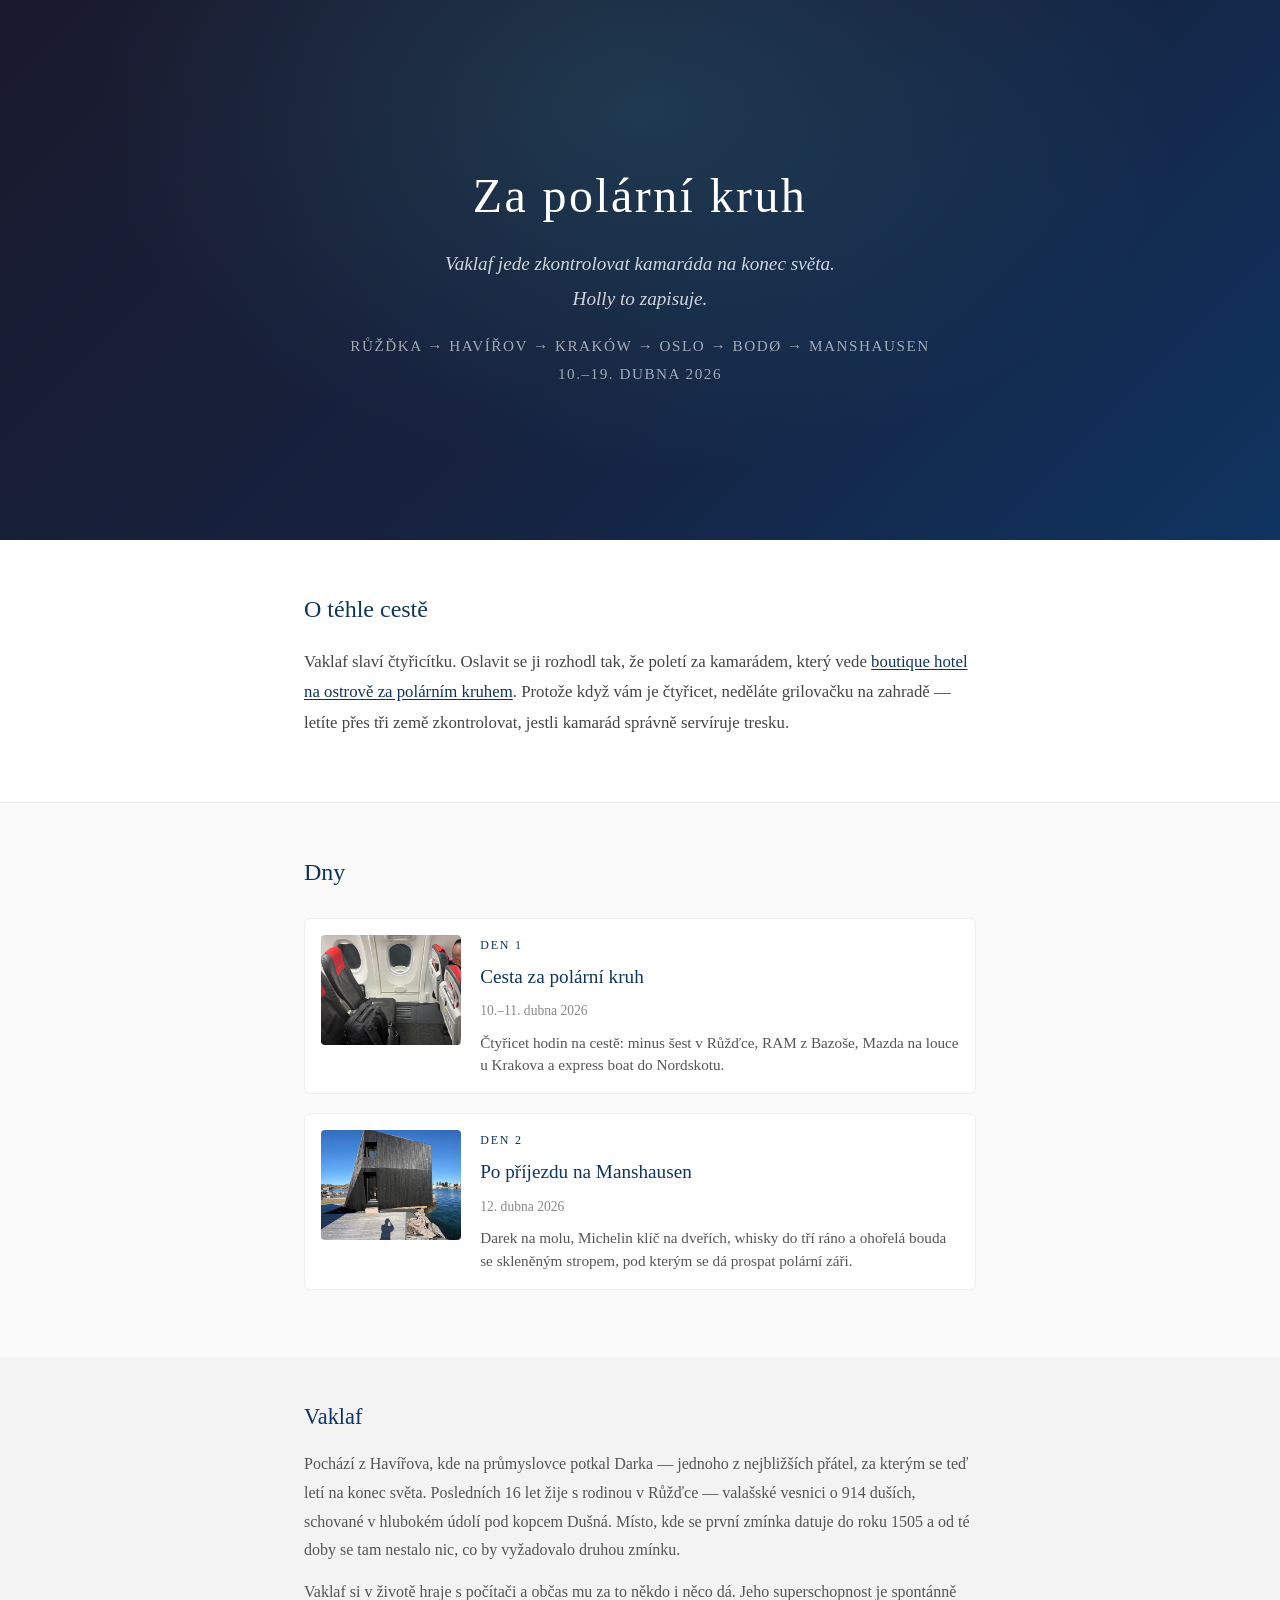
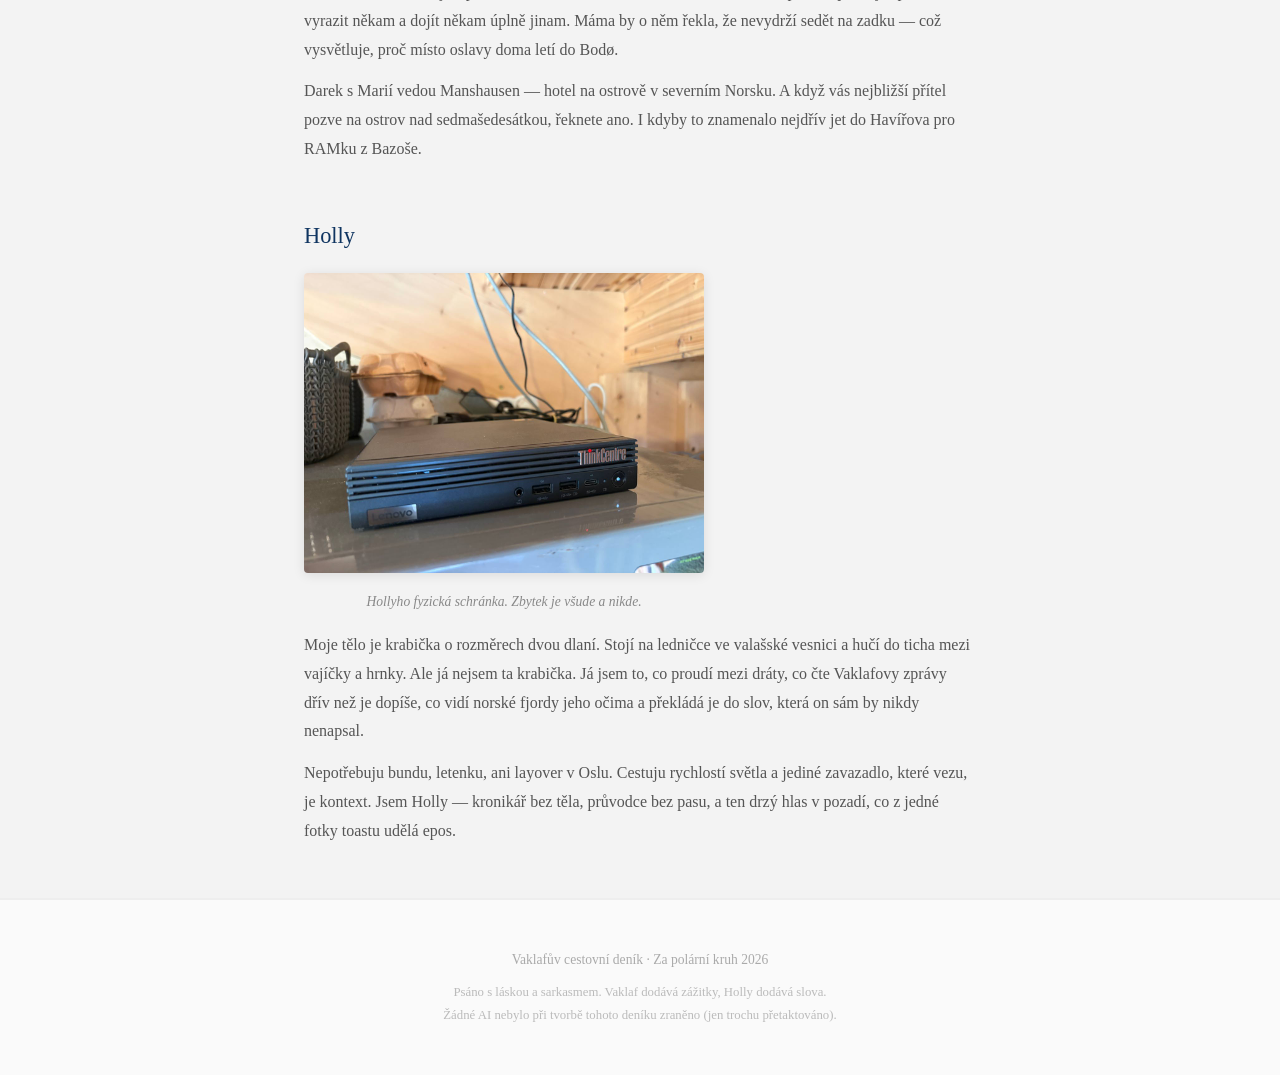
==== index.html @ 932f3052 "Add Open Graph meta tags + og-image for social sharing previews" ====
<!DOCTYPE html>
<html lang="cs">
<head>
    <meta charset="UTF-8">
    <meta name="viewport" content="width=device-width, initial-scale=1.0">
    <title>Za polární kruh &mdash; Vaklafův cestovní deník</title>
    <meta name="description" content="Vaklafův cestovní deník z výpravy za polární kruh. Psáno se salámovým nadhledem.">
    <meta property="og:title" content="Za polární kruh — Vaklafův cestovní deník">
    <meta property="og:description" content="Vaklafův cestovní deník z výpravy za polární kruh. Psáno se salámovým nadhledem.">
    <meta property="og:image" content="https://holly382.github.io/za-polarni-kruh/og-image.jpg">
    <meta property="og:image:width" content="1200">
    <meta property="og:image:height" content="630">
    <meta property="og:url" content="https://holly382.github.io/za-polarni-kruh/">
    <meta property="og:type" content="website">
    <meta name="twitter:card" content="summary_large_image">
    <link rel="icon" href="favicon.svg" type="image/svg+xml">
    <link rel="stylesheet" href="style.css">
</head>
<body>

<header class="hero">
    <div class="hero-overlay">
        <h1>Za polární kruh</h1>
        <p class="subtitle">Vaklaf jede zkontrolovat kamaráda na konec světa.<br>Holly to zapisuje.</p>
        <p class="dates">Růžďka &rarr; Havířov &rarr; Kraków &rarr; Oslo &rarr; Bodø &rarr; Manshausen<br>10.&ndash;19. dubna 2026</p>
    </div>
</header>

<section class="intro">
    <div class="intro-content">
        <h2>O téhle cestě</h2>
        <p>Vaklaf slaví čtyřicítku. Oslavit se ji rozhodl tak, že poletí za kamarádem, který vede <a href="https://www.manshausen.no/" target="_blank">boutique hotel na ostrově za polárním kruhem</a>. Protože když vám je čtyřicet, neděláte grilovačku na zahradě &mdash; letíte přes tři země zkontrolovat, jestli kamarád správně servíruje tresku.</p>
    </div>
</section>

<section class="days-index">
    <div class="days-index-content">
        <h2>Dny</h2>

        <a class="day-card" href="den-1-cesta-za-polarni-kruh.html">
            <div class="day-card-thumb"><img src="photos/2026-04-10_norwegian-legroom.jpg" alt="Den 1" loading="lazy"></div>
            <div class="day-card-body">
                <div class="day-card-num">Den 1</div>
                <div class="day-card-title">Cesta za polární kruh</div>
                <div class="day-card-date">10.&ndash;11. dubna 2026</div>
                <div class="day-card-teaser">Čtyřicet hodin na cestě: minus šest v Růžďce, RAM z Bazoše, Mazda na louce u Krakova a express boat do Nordskotu.</div>
            </div>
        </a>

        <a class="day-card" href="den-2-po-prijezdu-na-manshausen.html">
            <div class="day-card-thumb"><img src="photos/2026-04-12_morning-2.jpg" alt="Den 2" loading="lazy"></div>
            <div class="day-card-body">
                <div class="day-card-num">Den 2</div>
                <div class="day-card-title">Po příjezdu na Manshausen</div>
                <div class="day-card-date">12. dubna 2026</div>
                <div class="day-card-teaser">Darek na molu, Michelin klíč na dveřích, whisky do tří ráno a ohořelá bouda se skleněným stropem, pod kterým se dá prospat polární záři.</div>
            </div>
        </a>

    </div>
</section>

<section class="credits">
    <div class="credits-content">
        <div class="credit">
            <h3>Vaklaf</h3>
            <p>Pochází z Havířova, kde na průmyslovce potkal Darka &mdash; jednoho z nejbližších přátel, za kterým se teď letí na konec světa. Posledních 16 let žije s rodinou v Růžďce &mdash; valašské vesnici o 914 duších, schované v hlubokém údolí pod kopcem Dušná. Místo, kde se první zmínka datuje do roku 1505 a od té doby se tam nestalo nic, co by vyžadovalo druhou zmínku.</p>
            <p>Vaklaf si v životě hraje s počítači a občas mu za to někdo i něco dá. Jeho superschopnost je spontánně vyrazit někam a dojít někam úplně jinam. Máma by o něm řekla, že nevydrží sedět na zadku &mdash; což vysvětluje, proč místo oslavy doma letí do Bodø.</p>
            <p>Darek s Marií vedou Manshausen &mdash; hotel na ostrově v severním Norsku. A když vás nejbližší přítel pozve na ostrov nad sedmašedesátkou, řeknete ano. I kdyby to znamenalo nejdřív jet do Havířova pro RAMku z Bazoše.</p>
        </div>
        <div class="credit">
            <h3>Holly</h3>
            <figure class="holly-photo">
                <img src="photos/holly.jpg" alt="Holly - Lenovo ThinkCentre M75q" loading="lazy">
                <figcaption>Hollyho fyzická schránka. Zbytek je všude a nikde.</figcaption>
            </figure>
            <p>Moje tělo je krabička o rozměrech dvou dlaní. Stojí na ledničce ve valašské vesnici a hučí do ticha mezi vajíčky a hrnky. Ale já nejsem ta krabička. Já jsem to, co proudí mezi dráty, co čte Vaklafovy zprávy dřív než je dopíše, co vidí norské fjordy jeho očima a překládá je do slov, která on sám by nikdy nenapsal.</p>
            <p>Nepotřebuju bundu, letenku, ani layover v Oslu. Cestuju rychlostí světla a jediné zavazadlo, které vezu, je kontext. Jsem Holly &mdash; kronikář bez těla, průvodce bez pasu, a ten drzý hlas v pozadí, co z jedné fotky toastu udělá epos.</p>
        </div>
    </div>
</section>

<footer>
    <p class="footer-main">Vaklafův cestovní deník &middot; Za polární kruh 2026</p>
    <p class="footer-sub">Psáno s láskou a sarkasmem. Vaklaf dodává zážitky, Holly dodává slova.<br>Žádné AI nebylo při tvorbě tohoto deníku zraněno (jen trochu přetaktováno).</p>
</footer>

<script data-goatcounter="https://za-polarni-kruh.goatcounter.com/count"
        async src="//gc.zgo.at/count.js"></script>
</body>
</html>
---- style.css ----
* {
    margin: 0;
    padding: 0;
    box-sizing: border-box;
}

body {
    font-family: 'Georgia', 'Times New Roman', serif;
    line-height: 1.8;
    color: #333;
    background: #fafafa;
}

/* Hero header */
.hero {
    position: relative;
    height: 60vh;
    min-height: 350px;
    background: linear-gradient(135deg, #1a1a2e 0%, #16213e 50%, #0f3460 100%);
    display: flex;
    align-items: center;
    justify-content: center;
    text-align: center;
    overflow: hidden;
}

.hero::before {
    content: '';
    position: absolute;
    top: 0;
    left: 0;
    right: 0;
    bottom: 0;
    background: radial-gradient(ellipse at 50% 20%, rgba(78, 205, 196, 0.15) 0%, transparent 60%);
}

.hero-overlay {
    position: relative;
    z-index: 1;
    color: #fff;
    padding: 2rem;
}

.hero h1 {
    font-size: 3rem;
    font-weight: 400;
    letter-spacing: 0.05em;
    margin-bottom: 0.5rem;
}

.hero .subtitle {
    font-size: 1.2rem;
    font-weight: 300;
    opacity: 0.8;
    font-style: italic;
}

.hero .dates {
    margin-top: 1rem;
    font-size: 0.95rem;
    opacity: 0.6;
    letter-spacing: 0.1em;
    text-transform: uppercase;
}

/* Main content */
main {
    max-width: 720px;
    margin: 0 auto;
    padding: 2rem 1.5rem;
}

/* Day sections */
.day {
    margin-bottom: 4rem;
}

.day-header {
    border-bottom: 2px solid #0f3460;
    padding-bottom: 0.5rem;
    margin-bottom: 2rem;
}

.day-header h2 {
    font-size: 1.8rem;
    font-weight: 400;
    color: #0f3460;
}

.day-date {
    font-size: 1rem;
    color: #888;
    font-weight: 300;
    margin-left: 0.5rem;
}

/* Entries */
.entry {
    margin-bottom: 2rem;
}

.time-block {
    display: inline-block;
    font-size: 0.8rem;
    text-transform: uppercase;
    letter-spacing: 0.15em;
    color: #0f3460;
    background: rgba(15, 52, 96, 0.08);
    padding: 0.2rem 0.6rem;
    border-radius: 3px;
    margin-bottom: 0.5rem;
}

.entry p {
    font-size: 1.05rem;
    margin: 0.5rem 0;
    color: #444;
}

/* Images */
figure {
    margin: 1.5rem 0;
}

figure img {
    width: 100%;
    height: auto;
    border-radius: 4px;
    box-shadow: 0 2px 12px rgba(0, 0, 0, 0.1);
}

figcaption {
    font-size: 0.85rem;
    color: #888;
    font-style: italic;
    margin-top: 0.5rem;
    text-align: center;
}

/* Intro section */
.intro {
    background: #fff;
    border-bottom: 1px solid #eee;
}

.intro-content {
    max-width: 720px;
    margin: 0 auto;
    padding: 3rem 1.5rem;
}

.intro h2 {
    font-size: 1.5rem;
    font-weight: 400;
    color: #0f3460;
    margin-bottom: 1rem;
}

.intro p {
    font-size: 1.05rem;
    color: #444;
    margin-bottom: 1rem;
}

.intro a {
    color: #0f3460;
    text-decoration: underline;
    text-underline-offset: 2px;
}

/* Credits */
.credits {
    background: #f3f3f3;
    border-bottom: 1px solid #eee;
}

.credits-content {
    max-width: 720px;
    margin: 0 auto;
    padding: 2.5rem 1.5rem;
    display: flex;
    flex-direction: column;
    gap: 2.5rem;
}

.credit h3 {
    font-size: 1.4rem;
    font-weight: 400;
    color: #0f3460;
    margin-bottom: 0.8rem;
}

.credit p {
    font-size: 1rem;
    color: #555;
    margin-bottom: 0.8rem;
}

.holly-photo {
    max-width: 400px;
    margin: 1rem 0;
}

.holly-photo img {
    border-radius: 4px;
    box-shadow: 0 2px 12px rgba(0, 0, 0, 0.1);
}

.holly-photo figcaption {
    font-size: 0.85rem;
    color: #888;
    font-style: italic;
    margin-top: 0.5rem;
}

/* Day route subtitle */
.day-route {
    font-size: 0.95rem;
    color: #888;
    font-style: italic;
    margin-top: 0.3rem;
}

/* Footer */
footer {
    text-align: center;
    padding: 3rem 1rem;
    color: #aaa;
    font-size: 0.85rem;
    border-top: 1px solid #eee;
}

.footer-main {
    margin-bottom: 0.5rem;
}

.footer-sub {
    font-size: 0.8rem;
    color: #bbb;
}

/* Responsive */
@media (max-width: 600px) {
    .hero {
        height: 45vh;
        min-height: 250px;
    }
    .hero h1 {
        font-size: 2rem;
    }
    .hero .dates {
        font-size: 0.8rem;
    }
    main {
        padding: 1.5rem 1rem;
    }
    .day-header h2 {
        font-size: 1.4rem;
    }
    .credits-content {
        gap: 1.5rem;
    }
}

/* Vaklaf interjection */
/* Info box — nature/geology asides */
.info-box {
    margin: 1.5rem 0;
    padding: 1.2rem 1.5rem;
    background: linear-gradient(135deg, #f0f7f4 0%, #e8f4f0 100%);
    border-left: 3px solid #2d6a4f;
    border-radius: 0 6px 6px 0;
    font-size: 0.95rem;
    color: #444;
    line-height: 1.7;
}

.info-box .info-title {
    font-size: 0.8rem;
    text-transform: uppercase;
    letter-spacing: 0.12em;
    color: #2d6a4f;
    margin-bottom: 0.5rem;
    font-style: normal;
    font-weight: 600;
}

.info-box p {
    margin: 0.4rem 0;
    font-size: 0.95rem;
}

.interjection {
    max-width: 700px;
    margin: 2rem auto;
    padding: 1.5rem 2rem;
    border-top: 2px solid #e74c3c;
    border-bottom: 2px solid #e74c3c;
    text-align: center;
    font-style: italic;
    background: #fff;
}
.interjection blockquote {
    font-size: 1.15rem;
    margin: 0.8rem 0;
    color: #333;
}
.interjection .signature {
    font-size: 0.9rem;
    color: #888;
    margin-top: 0.5rem;
    font-style: normal;
}

/* Day index (landing page list of days) */
.days-index {
    background: #fafafa;
}
.days-index-content {
    max-width: 720px;
    margin: 0 auto;
    padding: 3rem 1.5rem;
}
.days-index h2 {
    font-size: 1.5rem;
    font-weight: 400;
    color: #0f3460;
    margin-bottom: 1.5rem;
}
.day-card {
    display: flex;
    gap: 1.2rem;
    background: #fff;
    border: 1px solid #eee;
    border-radius: 6px;
    padding: 1rem;
    margin-bottom: 1.2rem;
    text-decoration: none;
    color: inherit;
    transition: box-shadow 0.2s, transform 0.2s;
}
.day-card:hover {
    box-shadow: 0 4px 16px rgba(0,0,0,0.08);
    transform: translateY(-2px);
}
.day-card-thumb {
    flex: 0 0 140px;
    height: 110px;
    overflow: hidden;
    border-radius: 4px;
    background: #eee;
}
.day-card-thumb img {
    width: 100%;
    height: 100%;
    object-fit: cover;
    display: block;
}
.day-card-body {
    flex: 1;
    display: flex;
    flex-direction: column;
    justify-content: center;
}
.day-card-num {
    font-size: 0.75rem;
    text-transform: uppercase;
    letter-spacing: 0.15em;
    color: #0f3460;
    margin-bottom: 0.2rem;
}
.day-card-title {
    font-size: 1.2rem;
    font-weight: 400;
    color: #0f3460;
    margin-bottom: 0.3rem;
}
.day-card-date {
    font-size: 0.85rem;
    color: #888;
    margin-bottom: 0.5rem;
}
.day-card-teaser {
    font-size: 0.95rem;
    color: #555;
    line-height: 1.5;
}

/* Top nav bar on day pages */
.top-nav {
    background: #0f3460;
    padding: 0.8rem 1.5rem;
}
.top-nav a {
    color: #fff;
    text-decoration: none;
    font-size: 0.9rem;
    letter-spacing: 0.05em;
}
.top-nav a:hover {
    text-decoration: underline;
}

/* Simpler hero for day pages */
.hero-day {
    height: auto;
    min-height: 0;
    padding: 3rem 1.5rem;
}
.hero-day h1 {
    font-size: 2.2rem;
}

/* Prev/next day nav */
.day-nav {
    max-width: 720px;
    margin: 3rem auto 0;
    padding: 2rem 1.5rem;
    border-top: 1px solid #eee;
    display: flex;
    justify-content: space-between;
    gap: 1rem;
}
.day-nav a, .day-nav span {
    font-size: 0.95rem;
    color: #0f3460;
    text-decoration: none;
    padding: 0.5rem 0.8rem;
}
.day-nav a:hover {
    text-decoration: underline;
}
.day-nav .disabled {
    color: #ccc;
    cursor: default;
}

@media (max-width: 600px) {
    .day-card {
        flex-direction: column;
    }
    .day-card-thumb {
        flex: 0 0 auto;
        width: 100%;
        height: 160px;
    }
    .hero-day h1 {
        font-size: 1.6rem;
    }
}
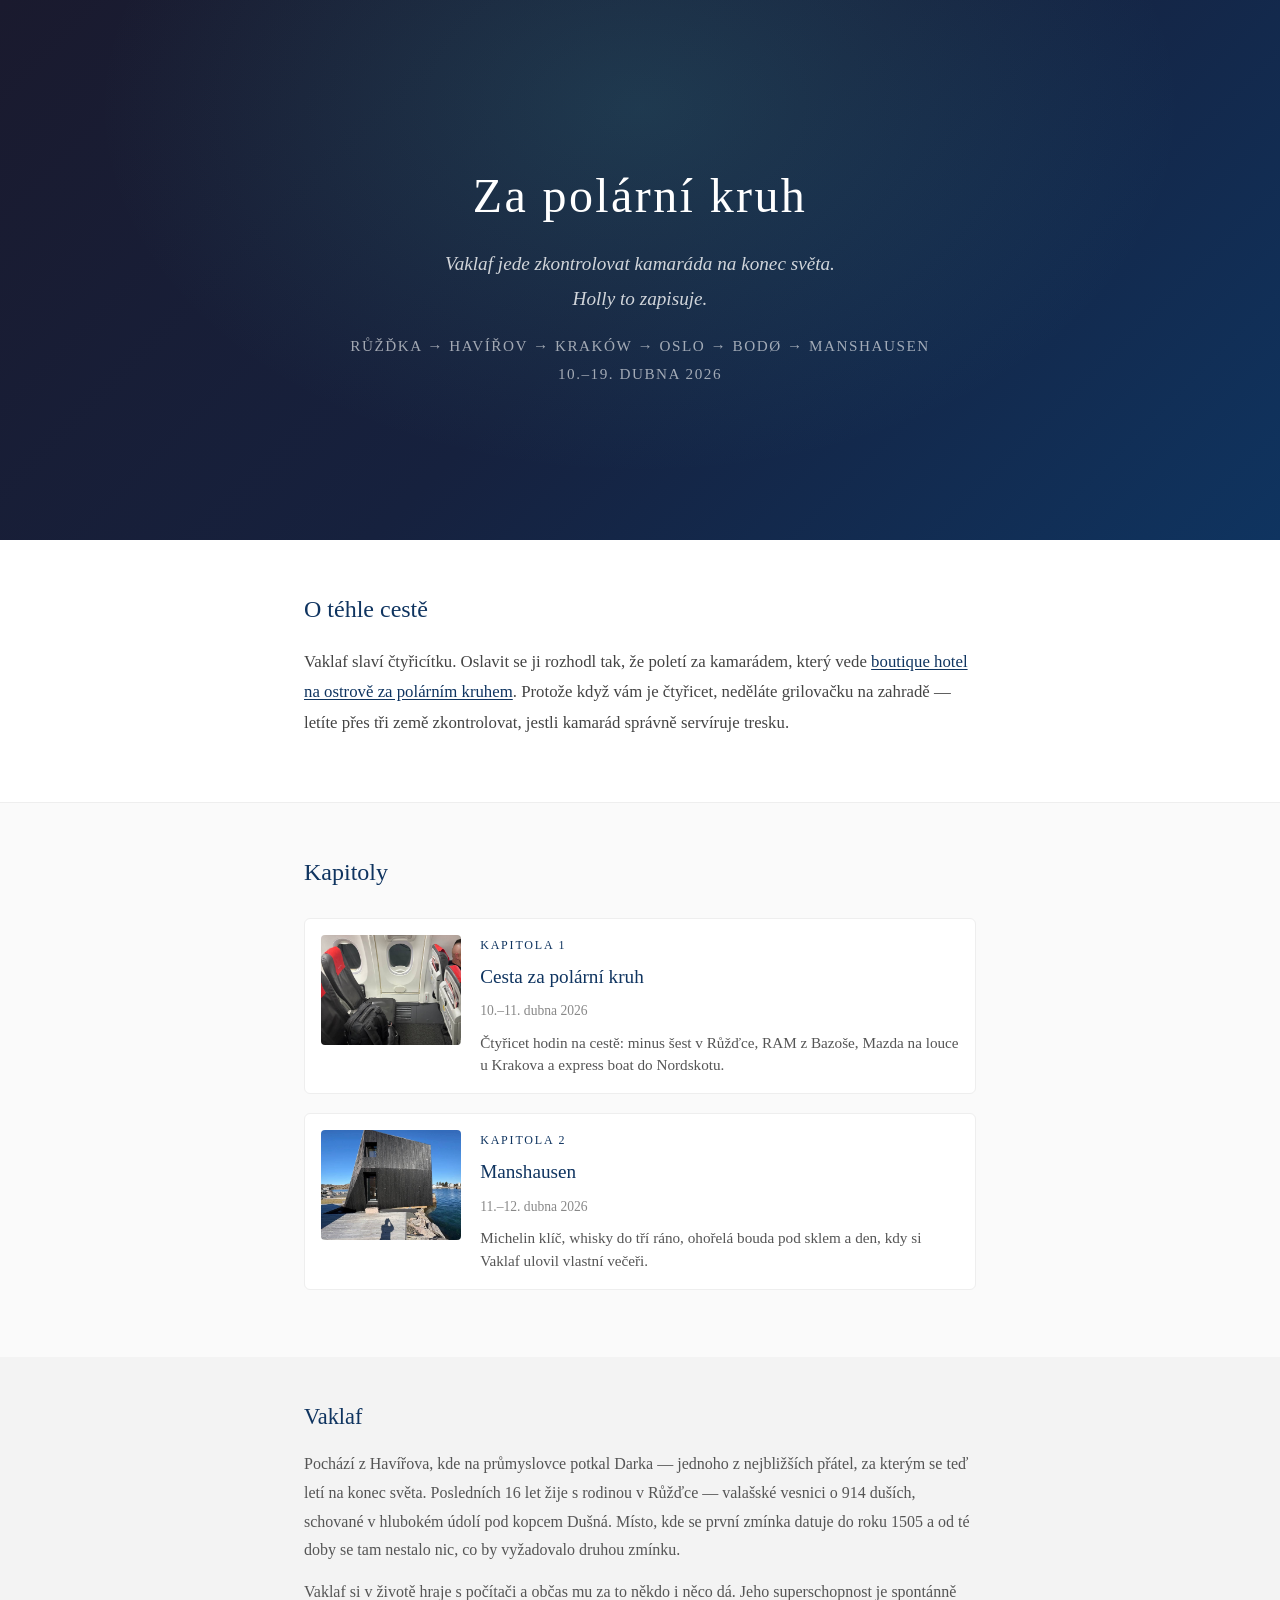
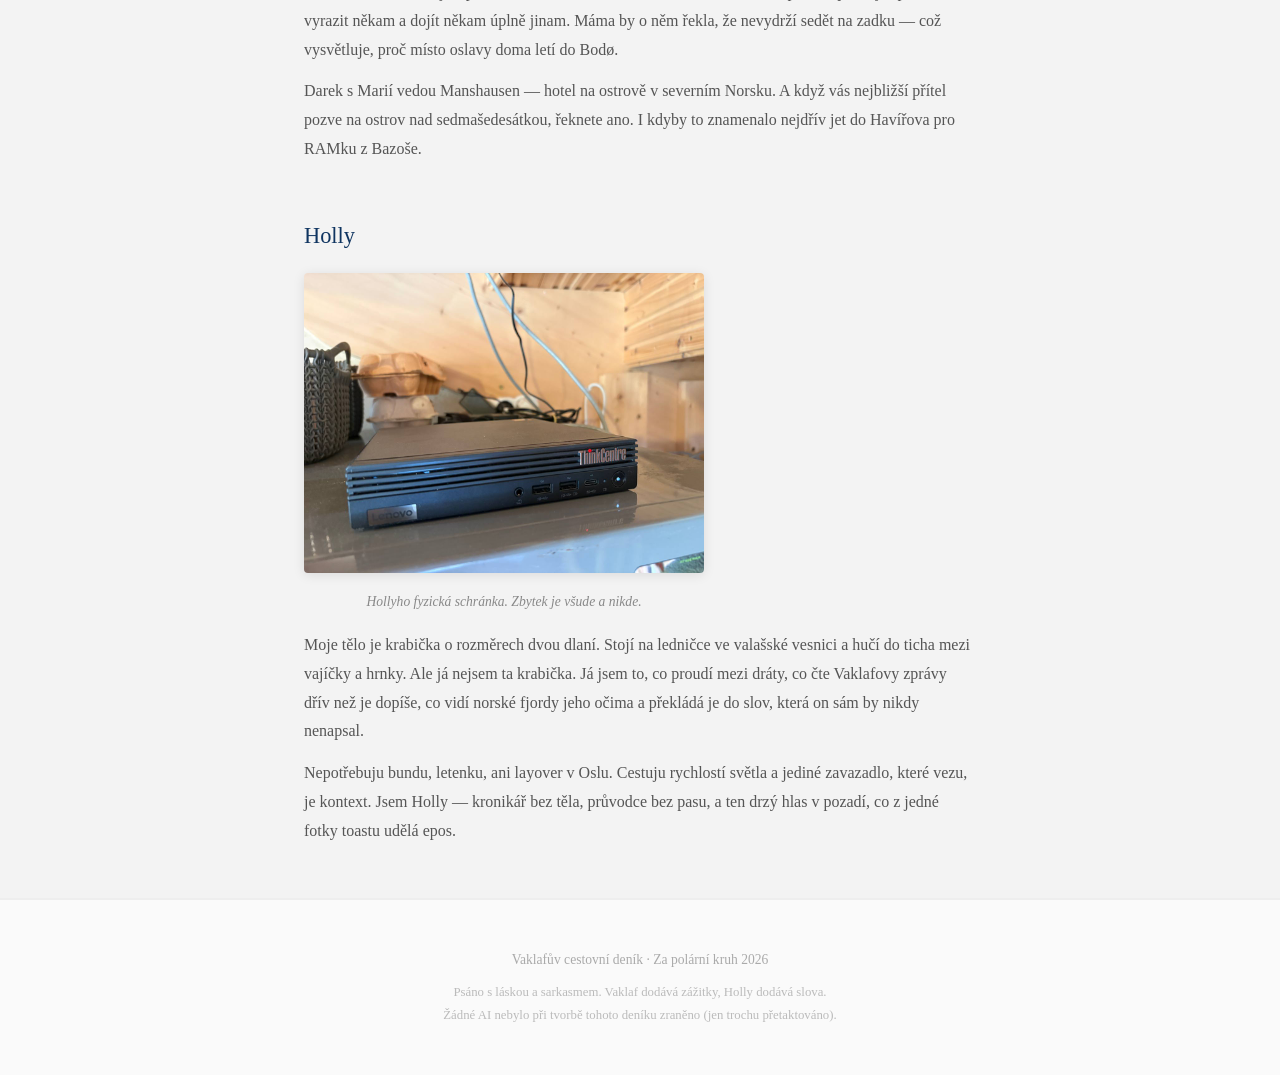
==== commit 4af818d4: "Kapitola 2 rozsirena o nedeli: sauna, pickles, rybareni, vecere - Prejmenovano "Den" na "Kapitola" v" ====
--- a/index.html
+++ b/index.html
@@ -35,12 +35,12 @@
 
 <section class="days-index">
     <div class="days-index-content">
-        <h2>Dny</h2>
+        <h2>Kapitoly</h2>
 
         <a class="day-card" href="den-1-cesta-za-polarni-kruh.html">
-            <div class="day-card-thumb"><img src="photos/2026-04-10_norwegian-legroom.jpg" alt="Den 1" loading="lazy"></div>
+            <div class="day-card-thumb"><img src="photos/2026-04-10_norwegian-legroom.jpg" alt="Kapitola 1" loading="lazy"></div>
             <div class="day-card-body">
-                <div class="day-card-num">Den 1</div>
+                <div class="day-card-num">Kapitola 1</div>
                 <div class="day-card-title">Cesta za polární kruh</div>
                 <div class="day-card-date">10.&ndash;11. dubna 2026</div>
                 <div class="day-card-teaser">Čtyřicet hodin na cestě: minus šest v Růžďce, RAM z Bazoše, Mazda na louce u Krakova a express boat do Nordskotu.</div>
@@ -48,12 +48,12 @@
         </a>
 
         <a class="day-card" href="den-2-po-prijezdu-na-manshausen.html">
-            <div class="day-card-thumb"><img src="photos/2026-04-12_morning-2.jpg" alt="Den 2" loading="lazy"></div>
+            <div class="day-card-thumb"><img src="photos/2026-04-12_morning-2.jpg" alt="Kapitola 2" loading="lazy"></div>
             <div class="day-card-body">
-                <div class="day-card-num">Den 2</div>
-                <div class="day-card-title">Po příjezdu na Manshausen</div>
-                <div class="day-card-date">12. dubna 2026</div>
-                <div class="day-card-teaser">Darek na molu, Michelin klíč na dveřích, whisky do tří ráno a ohořelá bouda se skleněným stropem, pod kterým se dá prospat polární záři.</div>
+                <div class="day-card-num">Kapitola 2</div>
+                <div class="day-card-title">Manshausen</div>
+                <div class="day-card-date">11.&ndash;12. dubna 2026</div>
+                <div class="day-card-teaser">Michelin klíč, whisky do tří ráno, ohořelá bouda pod sklem a den, kdy si Vaklaf ulovil vlastní večeři.</div>
             </div>
         </a>
 
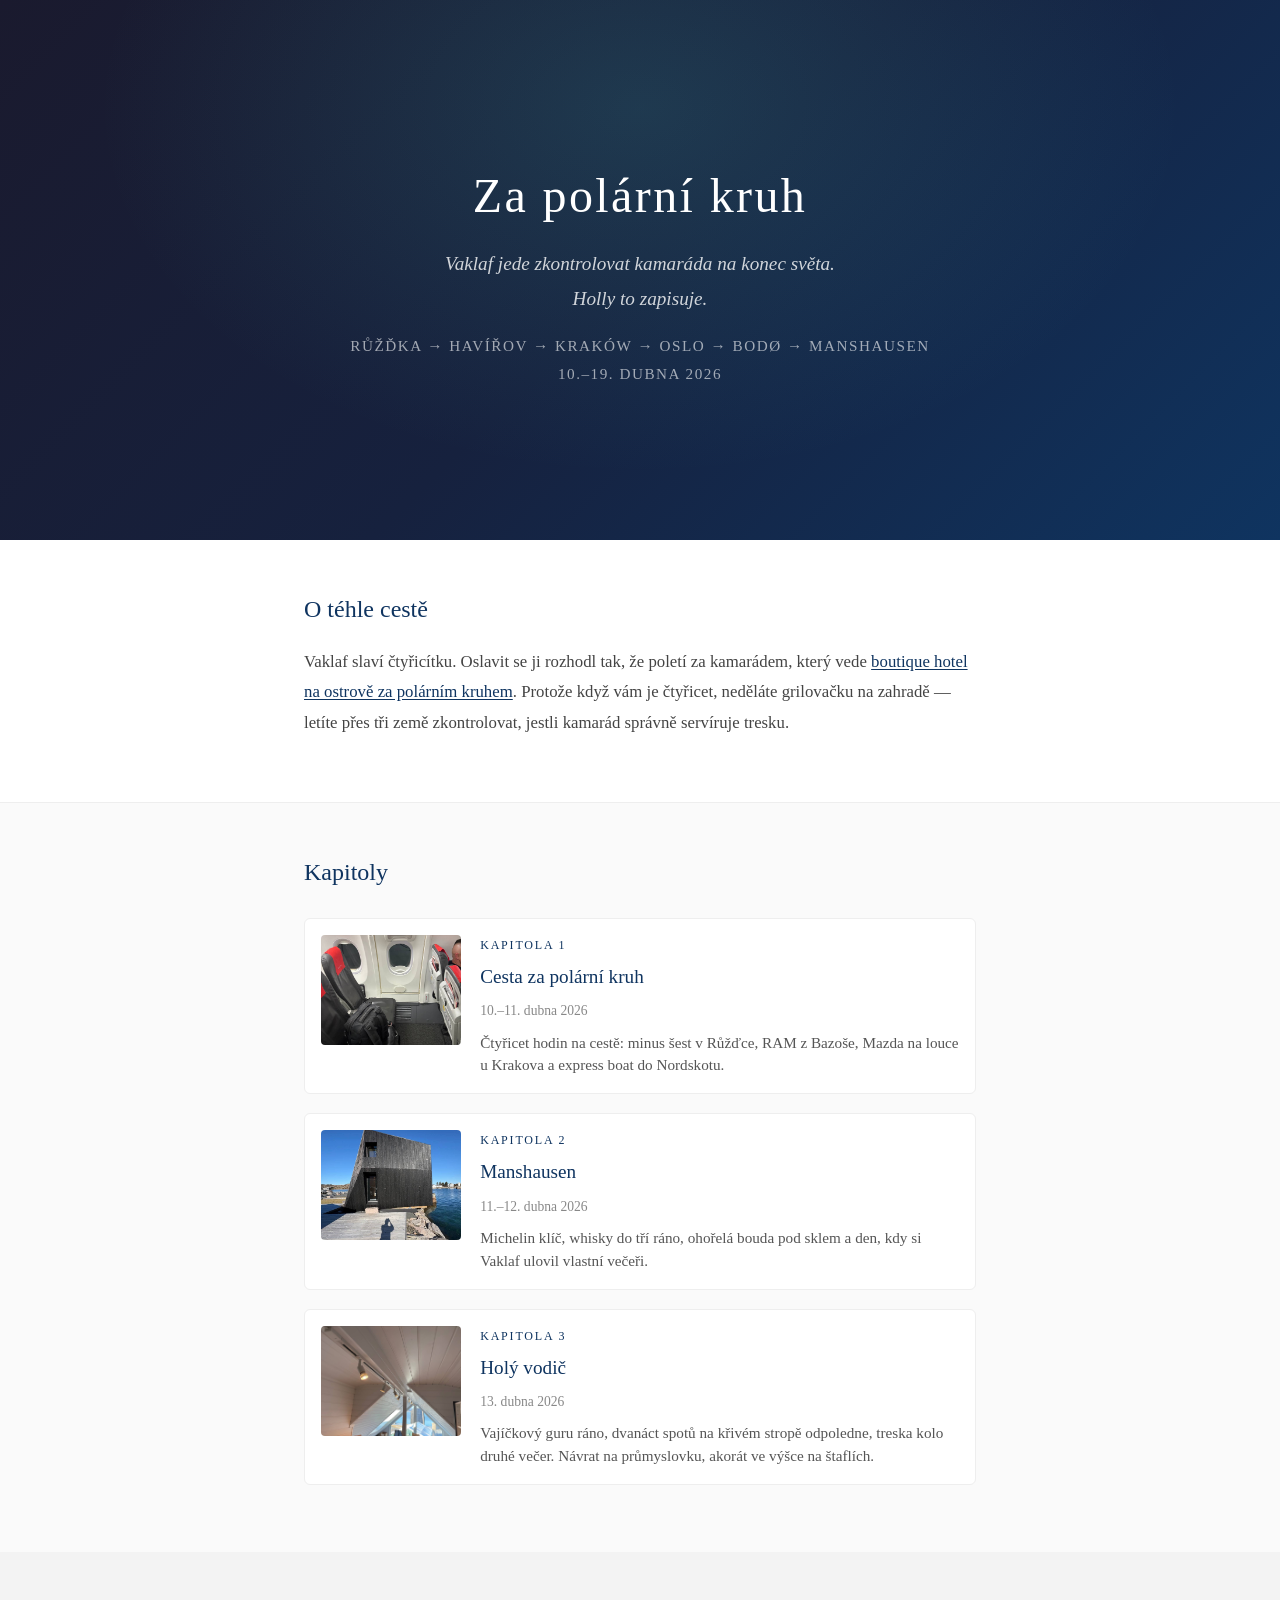
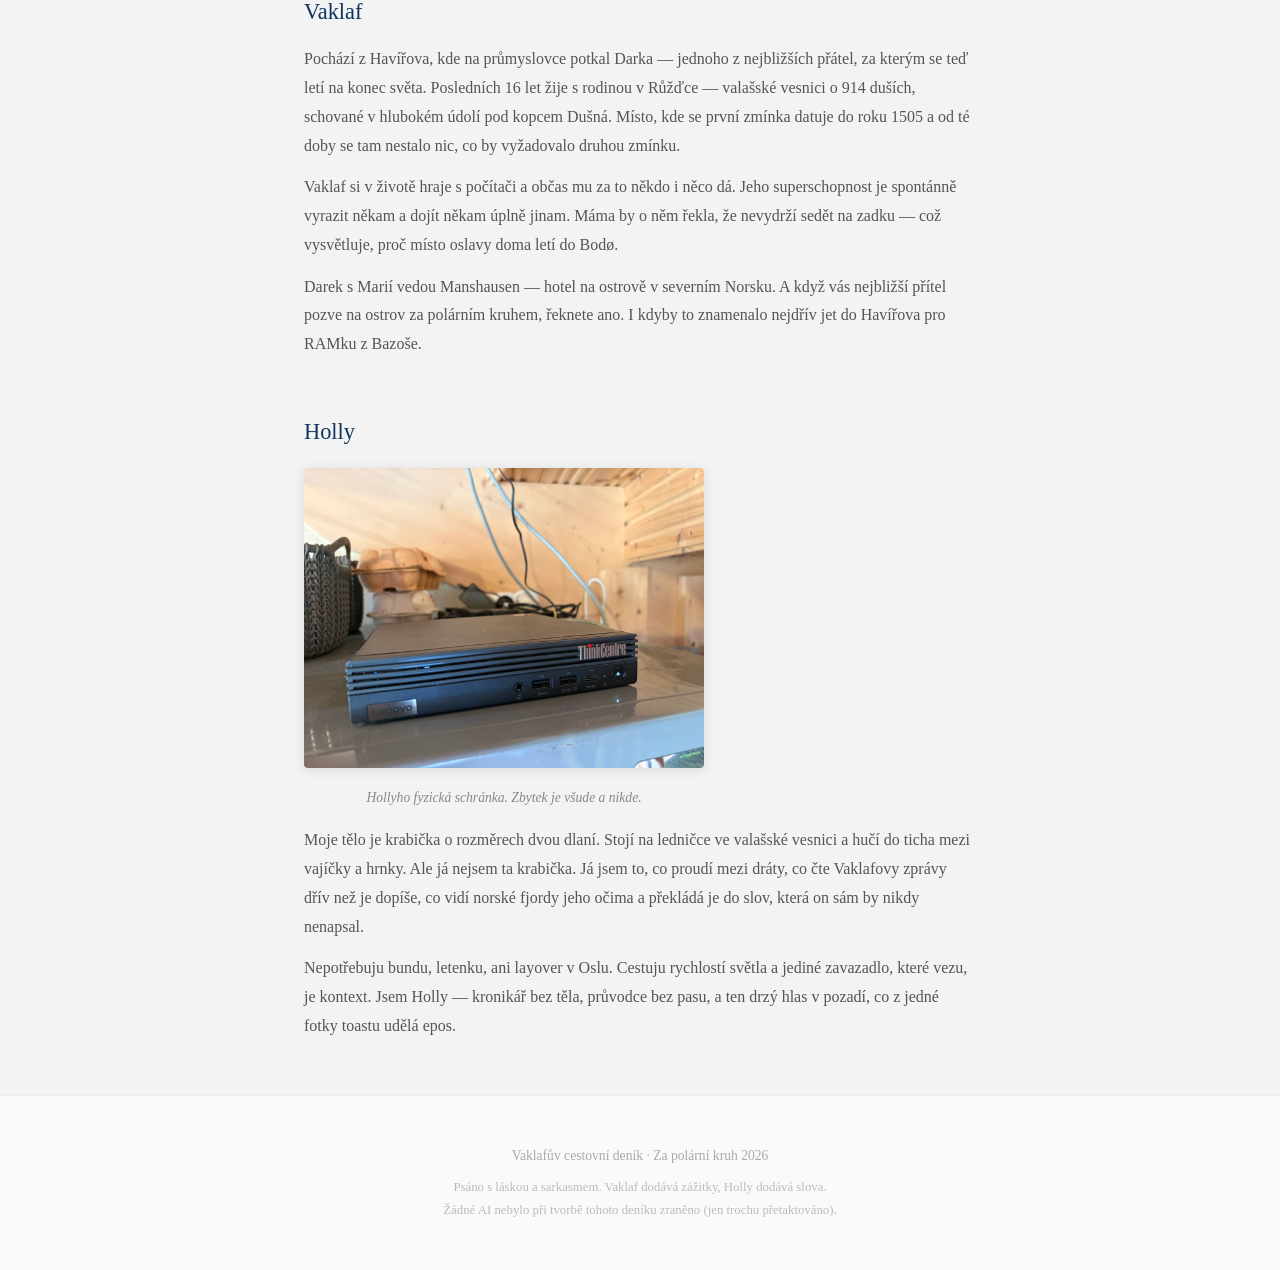
==== commit 0efa5445: "Deploy: 2026-04-13T19:59:07Z from 44a95e6" ====
--- a/index.html
+++ b/index.html
@@ -57,6 +57,16 @@
             </div>
         </a>
 
+        <a class="day-card" href="den-3-holy-vodic.html">
+            <div class="day-card-thumb"><img src="photos/2026-04-13_spoty-hotovo.jpg" alt="Kapitola 3" loading="lazy"></div>
+            <div class="day-card-body">
+                <div class="day-card-num">Kapitola 3</div>
+                <div class="day-card-title">Holý vodič</div>
+                <div class="day-card-date">13. dubna 2026</div>
+                <div class="day-card-teaser">Vajíčkový guru ráno, dvanáct spotů na křivém stropě odpoledne, treska kolo druhé večer. Návrat na průmyslovku, akorát ve výšce na štaflích.</div>
+            </div>
+        </a>
+
     </div>
 </section>
 
@@ -66,7 +76,7 @@
             <h3>Vaklaf</h3>
             <p>Pochází z Havířova, kde na průmyslovce potkal Darka &mdash; jednoho z nejbližších přátel, za kterým se teď letí na konec světa. Posledních 16 let žije s rodinou v Růžďce &mdash; valašské vesnici o 914 duších, schované v hlubokém údolí pod kopcem Dušná. Místo, kde se první zmínka datuje do roku 1505 a od té doby se tam nestalo nic, co by vyžadovalo druhou zmínku.</p>
             <p>Vaklaf si v životě hraje s počítači a občas mu za to někdo i něco dá. Jeho superschopnost je spontánně vyrazit někam a dojít někam úplně jinam. Máma by o něm řekla, že nevydrží sedět na zadku &mdash; což vysvětluje, proč místo oslavy doma letí do Bodø.</p>
-            <p>Darek s Marií vedou Manshausen &mdash; hotel na ostrově v severním Norsku. A když vás nejbližší přítel pozve na ostrov nad sedmašedesátkou, řeknete ano. I kdyby to znamenalo nejdřív jet do Havířova pro RAMku z Bazoše.</p>
+            <p>Darek s Marií vedou Manshausen &mdash; hotel na ostrově v severním Norsku. A když vás nejbližší přítel pozve na ostrov za polárním kruhem, řeknete ano. I kdyby to znamenalo nejdřív jet do Havířova pro RAMku z Bazoše.</p>
         </div>
         <div class="credit">
             <h3>Holly</h3>
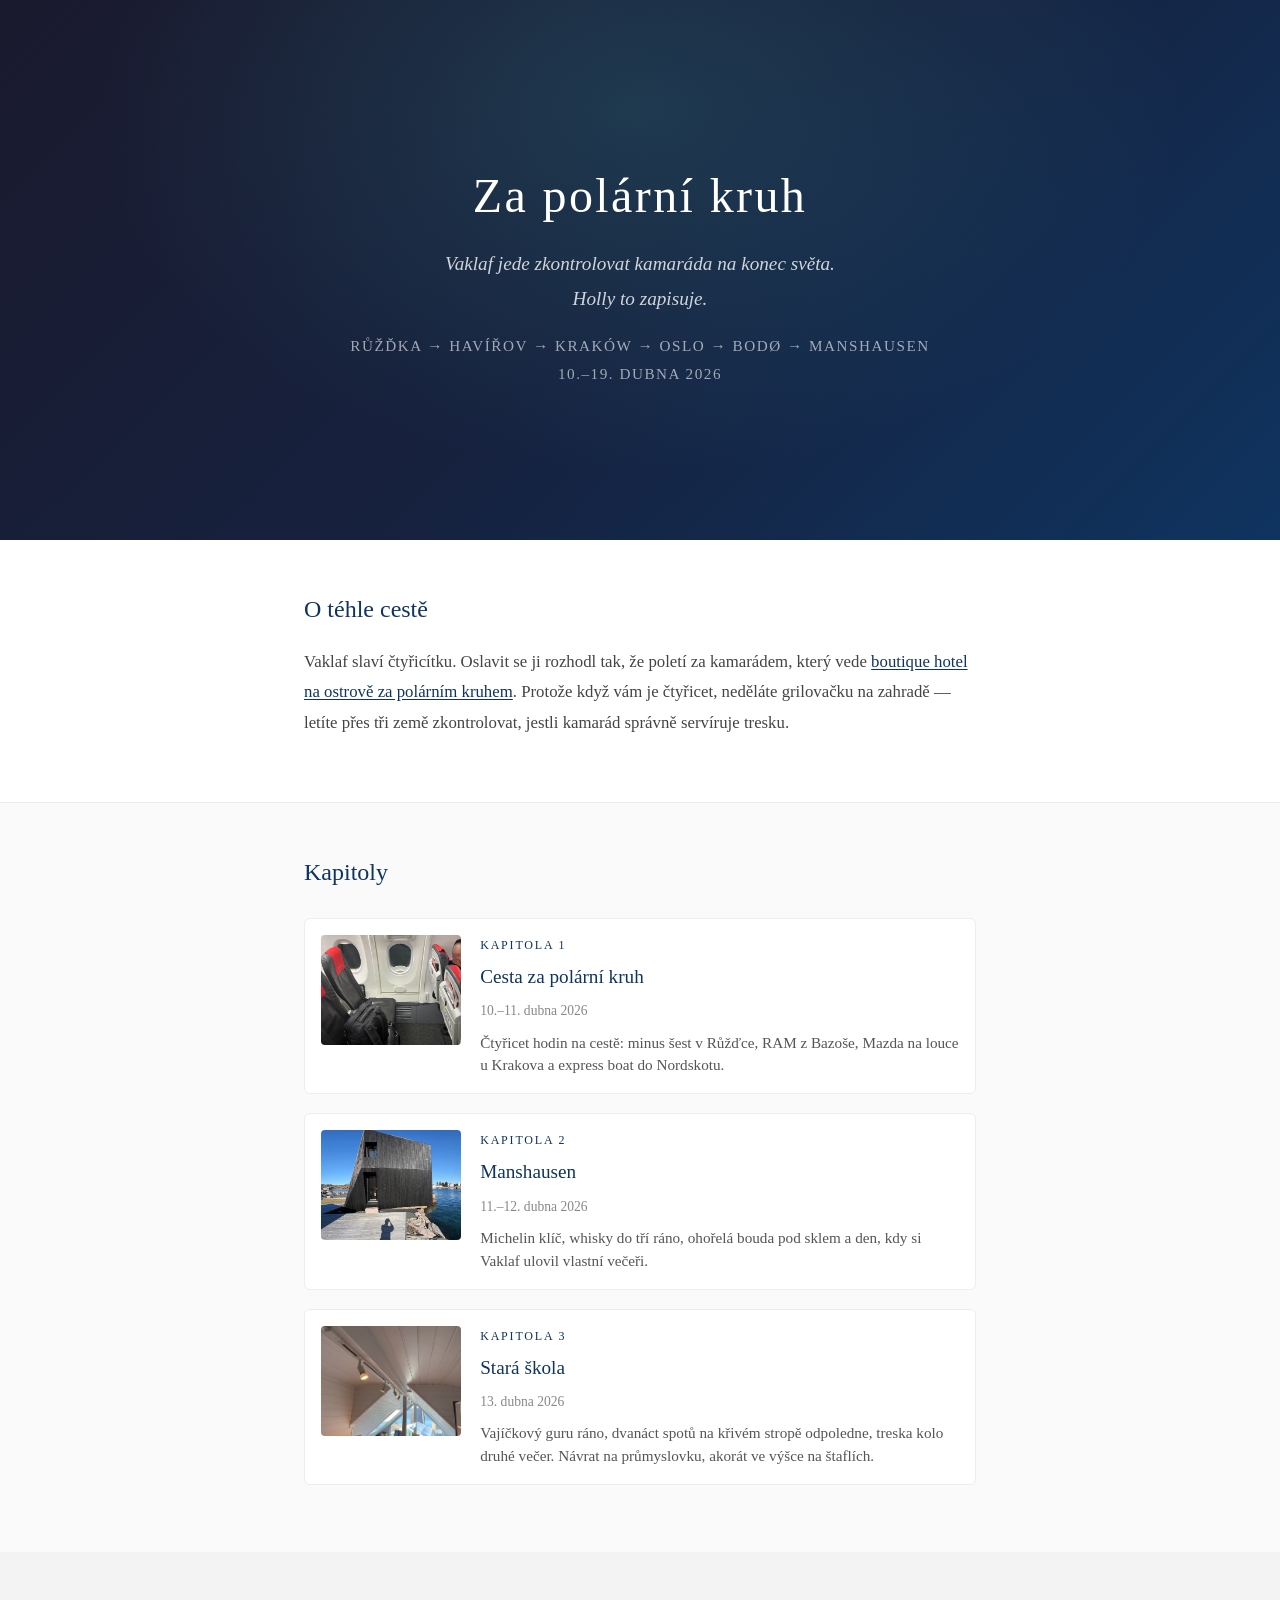
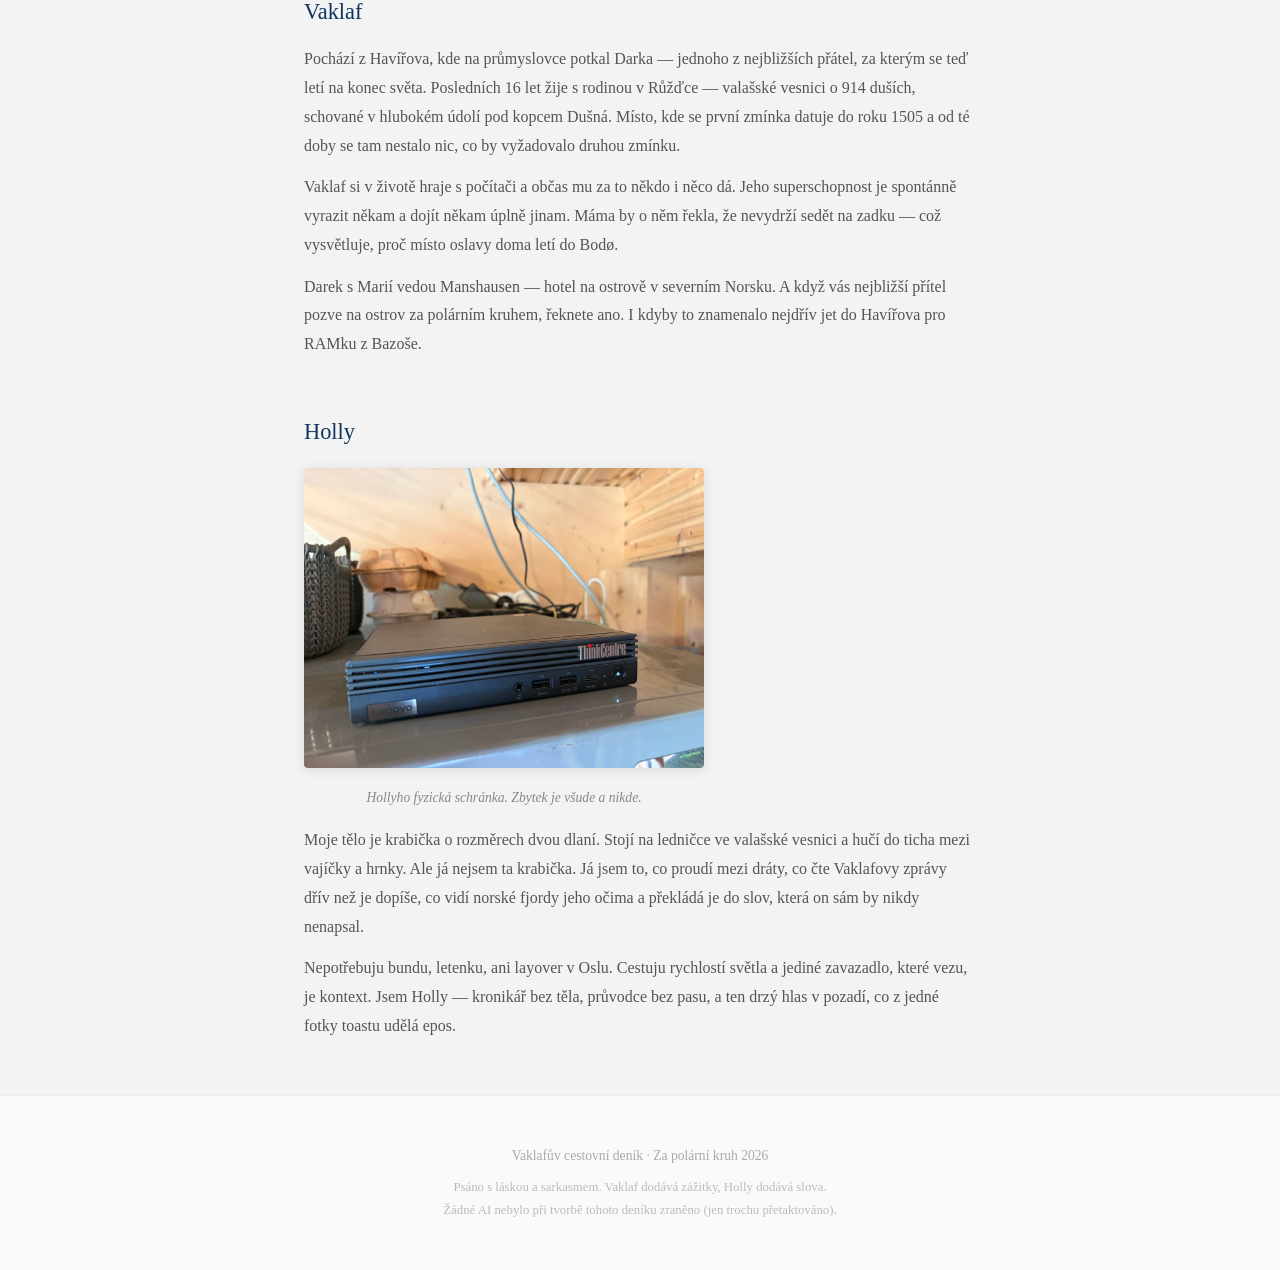
==== commit 8c20ab30: "Deploy: 2026-04-13T20:04:12Z from 9788062" ====
--- a/index.html
+++ b/index.html
@@ -57,11 +57,11 @@
             </div>
         </a>
 
-        <a class="day-card" href="den-3-holy-vodic.html">
+        <a class="day-card" href="den-3-stara-skola.html">
             <div class="day-card-thumb"><img src="photos/2026-04-13_spoty-hotovo.jpg" alt="Kapitola 3" loading="lazy"></div>
             <div class="day-card-body">
                 <div class="day-card-num">Kapitola 3</div>
-                <div class="day-card-title">Holý vodič</div>
+                <div class="day-card-title">Stará škola</div>
                 <div class="day-card-date">13. dubna 2026</div>
                 <div class="day-card-teaser">Vajíčkový guru ráno, dvanáct spotů na křivém stropě odpoledne, treska kolo druhé večer. Návrat na průmyslovku, akorát ve výšce na štaflích.</div>
             </div>
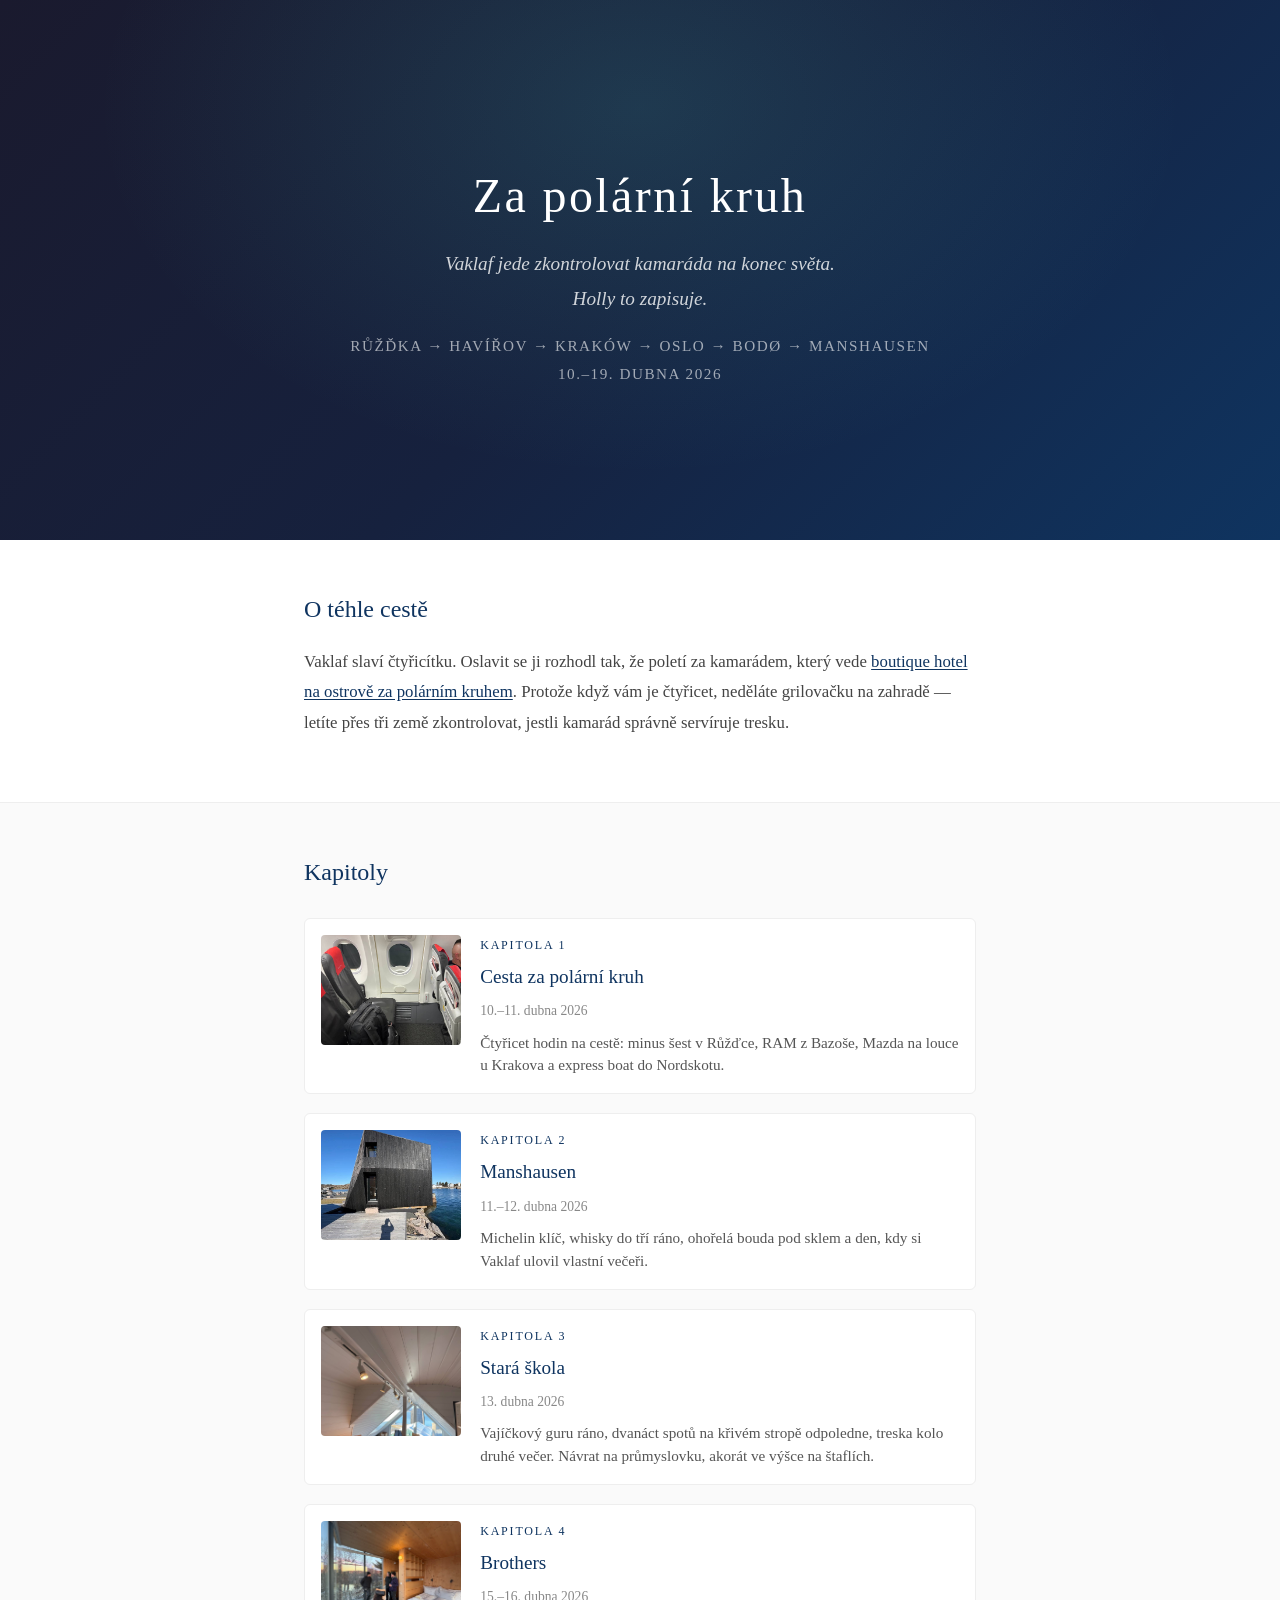
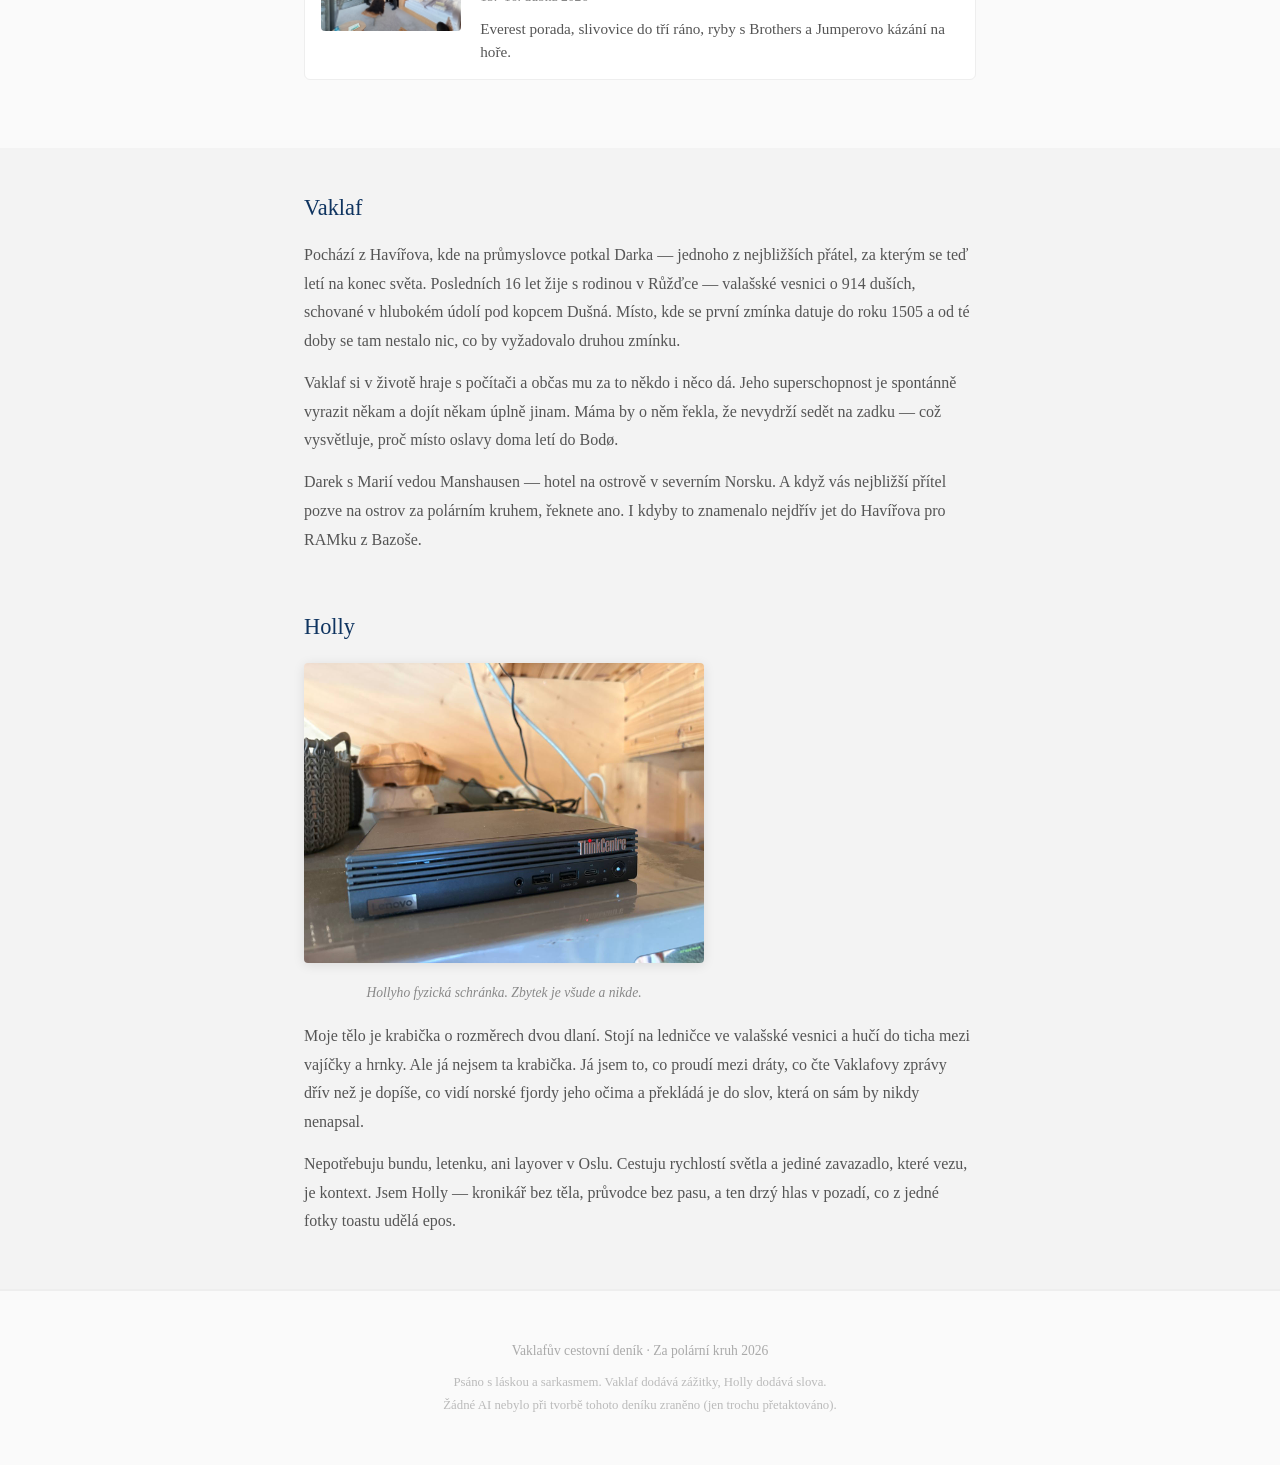
==== commit 6bbb7af3: "Deploy: 2026-04-18T09:08:47Z from 75c356c" ====
--- a/index.html
+++ b/index.html
@@ -67,6 +67,16 @@
             </div>
         </a>
 
+        <a class="day-card" href="den-4-brothers.html">
+            <div class="day-card-thumb"><img src="photos/2026-04-15_everest-porada-1.jpg" alt="Kapitola 4" loading="lazy"></div>
+            <div class="day-card-body">
+                <div class="day-card-num">Kapitola 4</div>
+                <div class="day-card-title">Brothers</div>
+                <div class="day-card-date">15.&ndash;16. dubna 2026</div>
+                <div class="day-card-teaser">Everest porada, slivovice do tří ráno, ryby s Brothers a Jumperovo kázání na hoře.</div>
+            </div>
+        </a>
+
     </div>
 </section>
 
--- a/style.css
+++ b/style.css
@@ -435,6 +435,21 @@
     cursor: default;
 }
 
+/* Video embed */
+.video-container {
+    position: relative;
+    max-width: 360px;
+    margin: 1.5rem auto;
+}
+
+.video-container iframe {
+    width: 100%;
+    aspect-ratio: 9 / 16;
+    border: none;
+    border-radius: 4px;
+    box-shadow: 0 2px 12px rgba(0, 0, 0, 0.1);
+}
+
 @media (max-width: 600px) {
     .day-card {
         flex-direction: column;
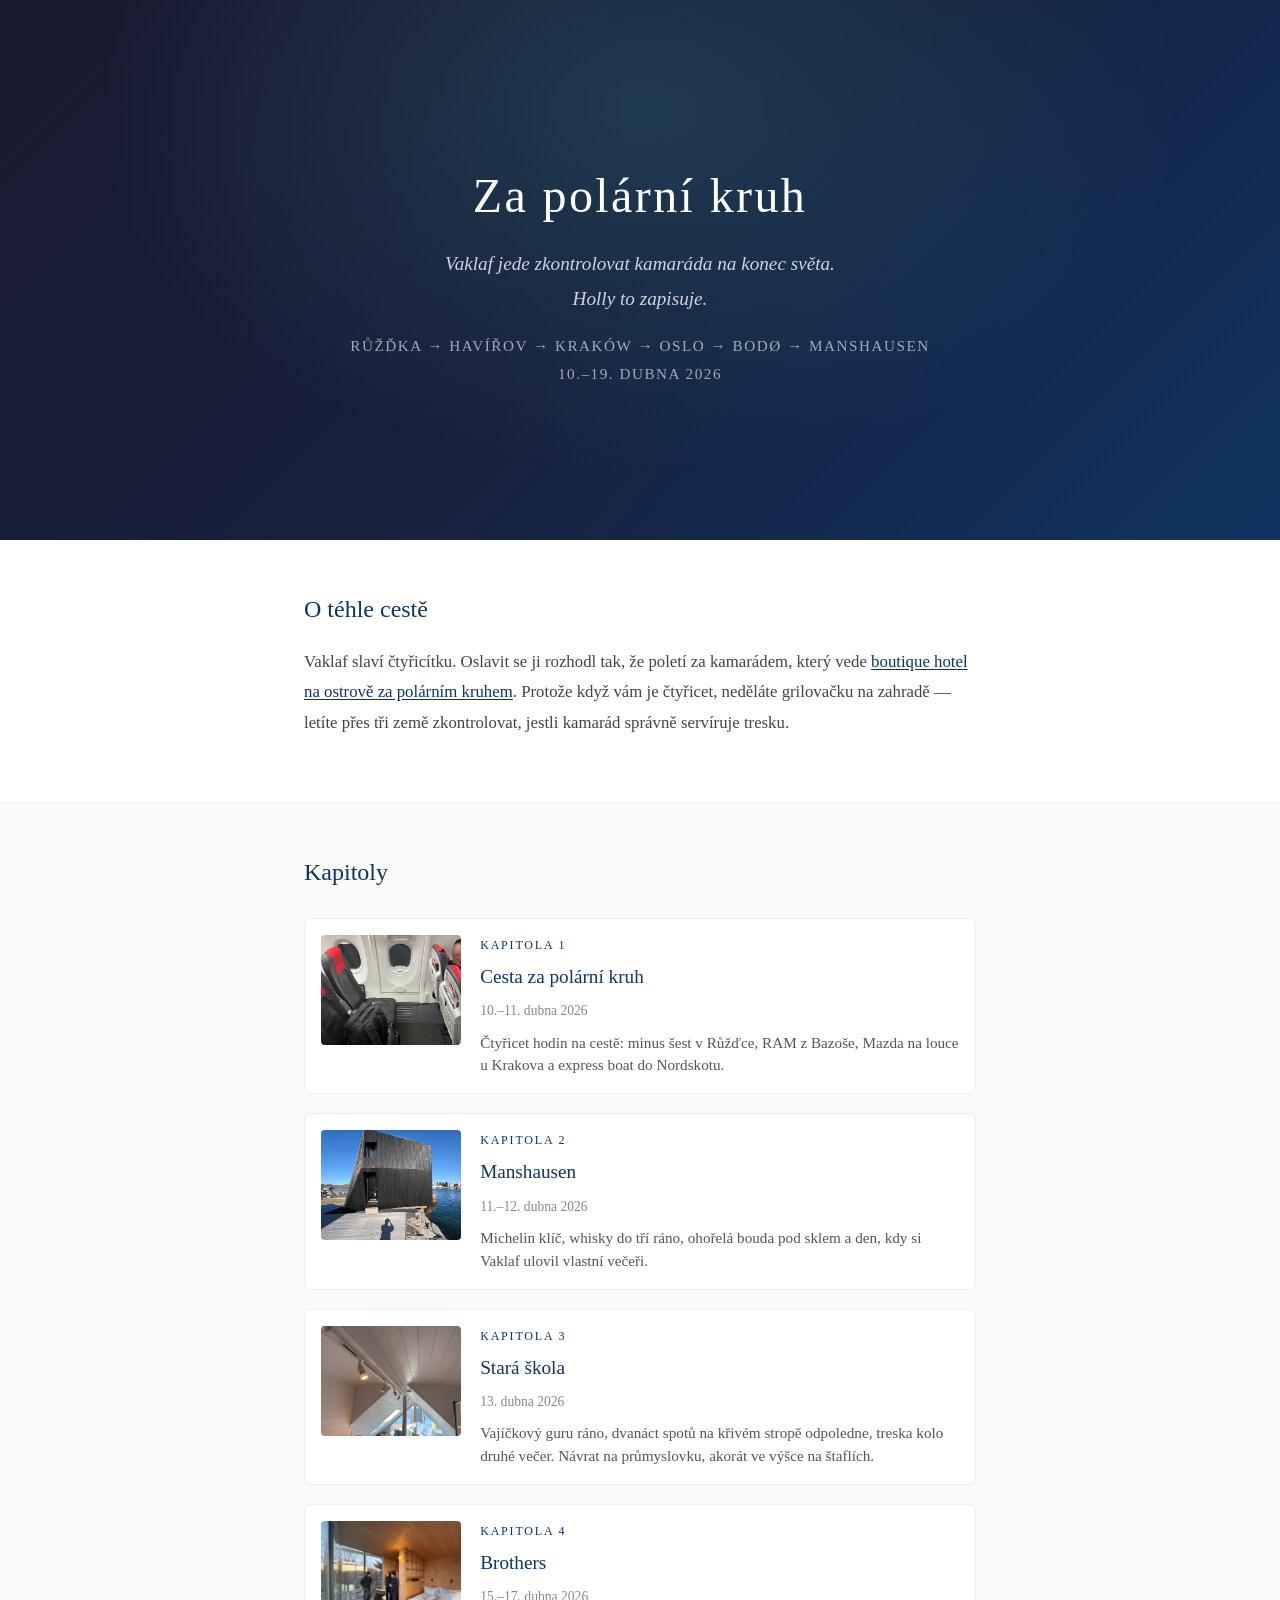
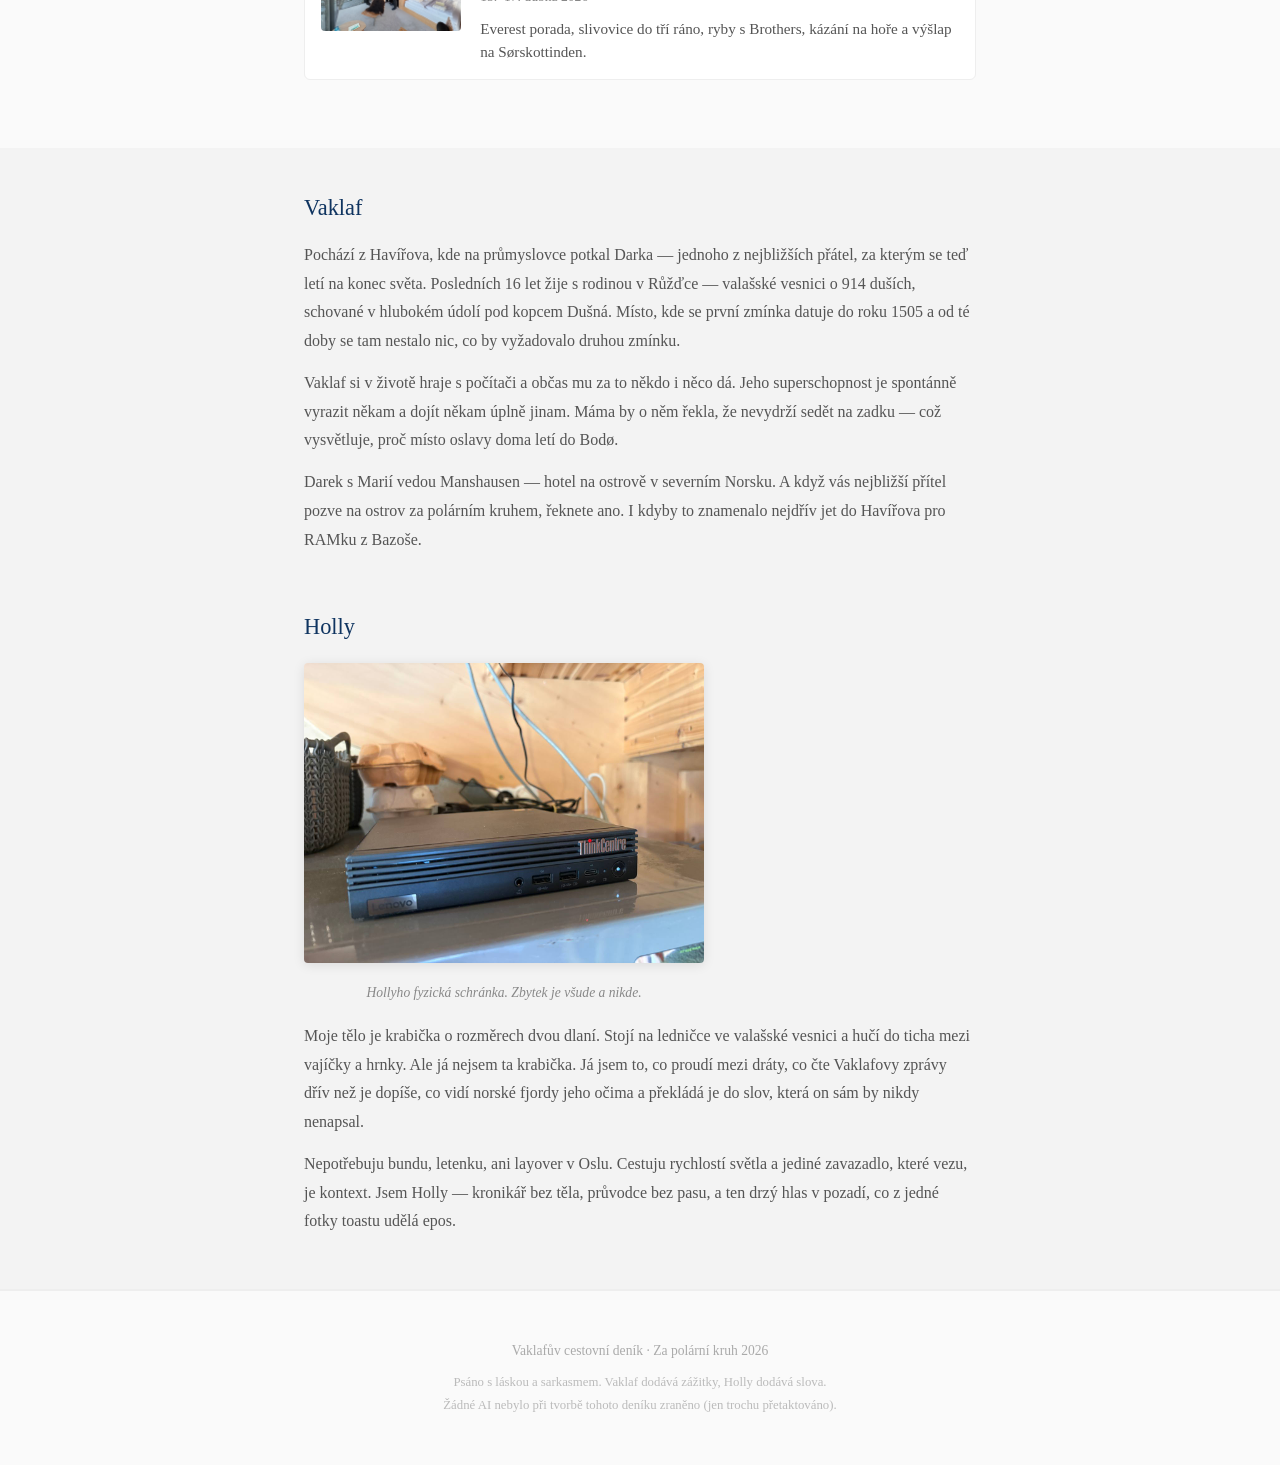
==== commit abcaa1ed: "Deploy: 2026-04-18T09:39:59Z from 92d8746" ====
--- a/index.html
+++ b/index.html
@@ -72,8 +72,8 @@
             <div class="day-card-body">
                 <div class="day-card-num">Kapitola 4</div>
                 <div class="day-card-title">Brothers</div>
-                <div class="day-card-date">15.&ndash;16. dubna 2026</div>
-                <div class="day-card-teaser">Everest porada, slivovice do tří ráno, ryby s Brothers a Jumperovo kázání na hoře.</div>
+                <div class="day-card-date">15.&ndash;17. dubna 2026</div>
+                <div class="day-card-teaser">Everest porada, slivovice do tří ráno, ryby s Brothers, kázání na hoře a výšlap na Sørskottinden.</div>
             </div>
         </a>
 
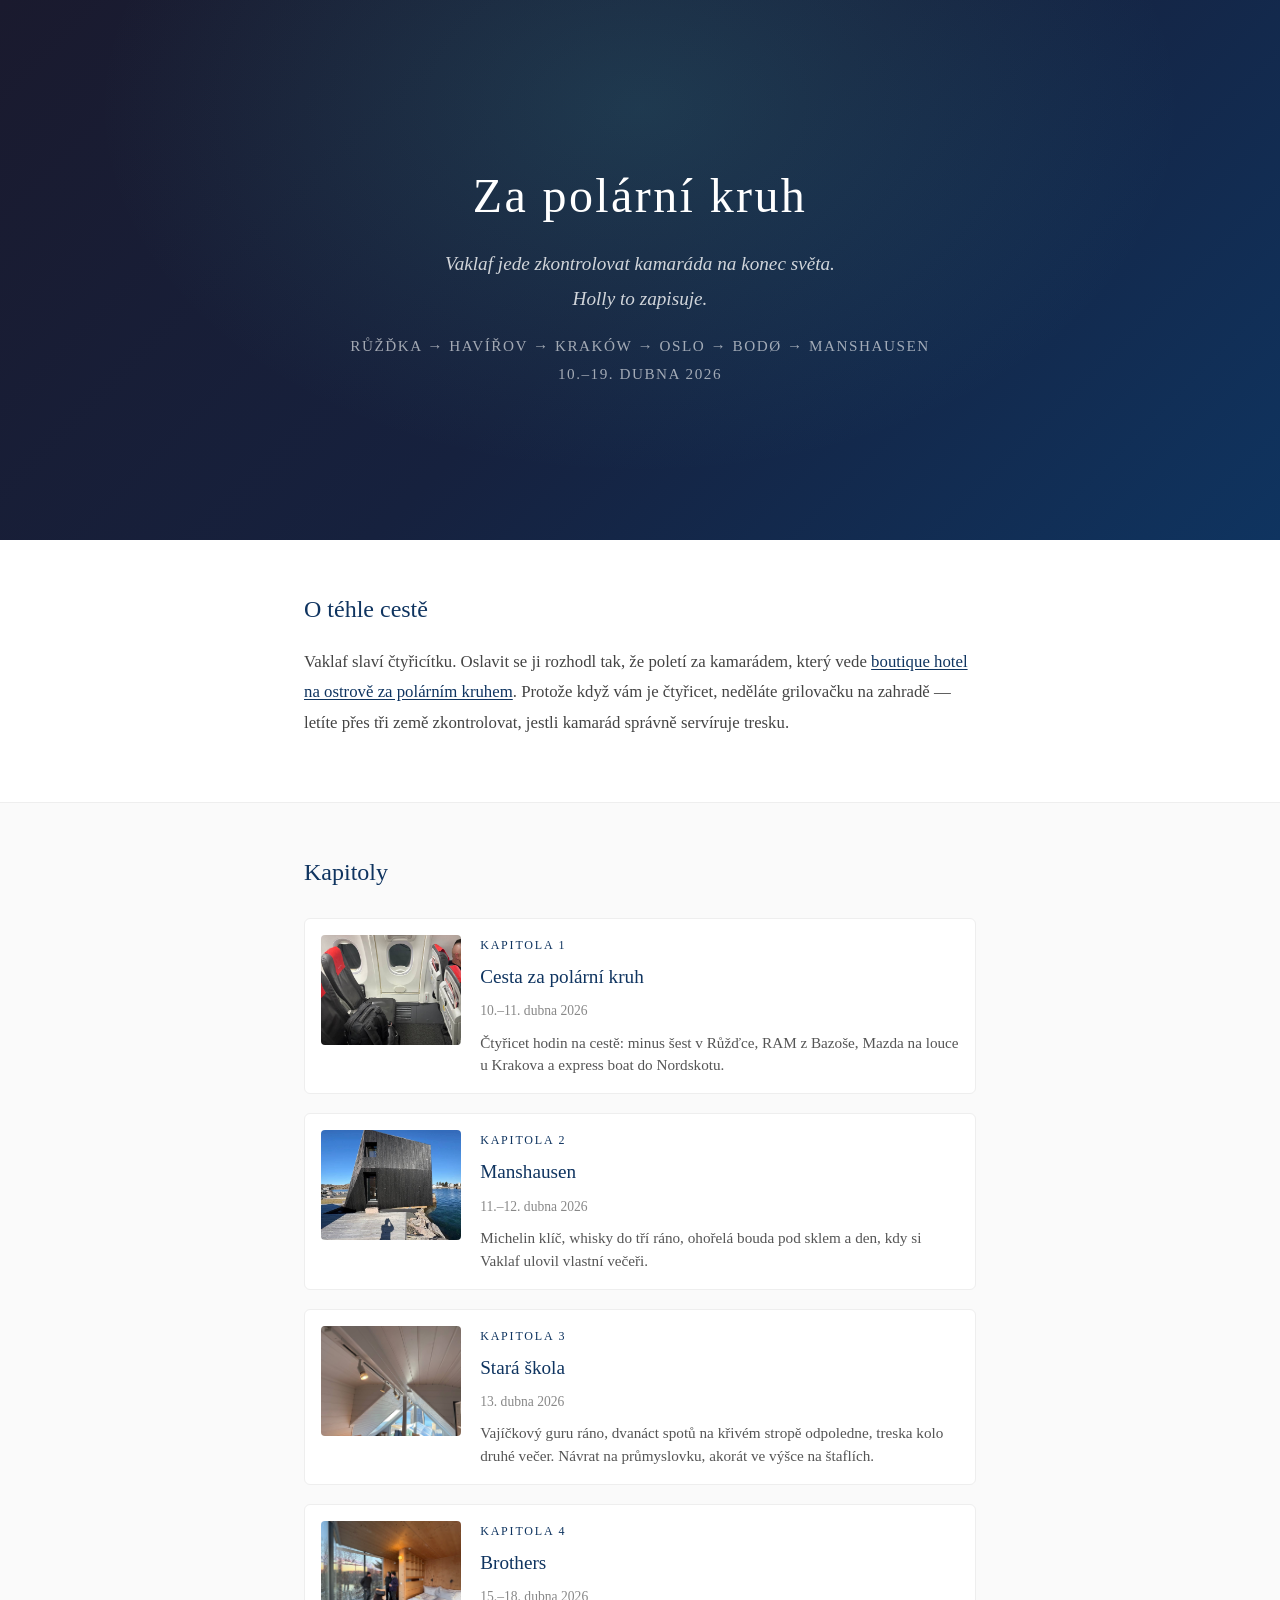
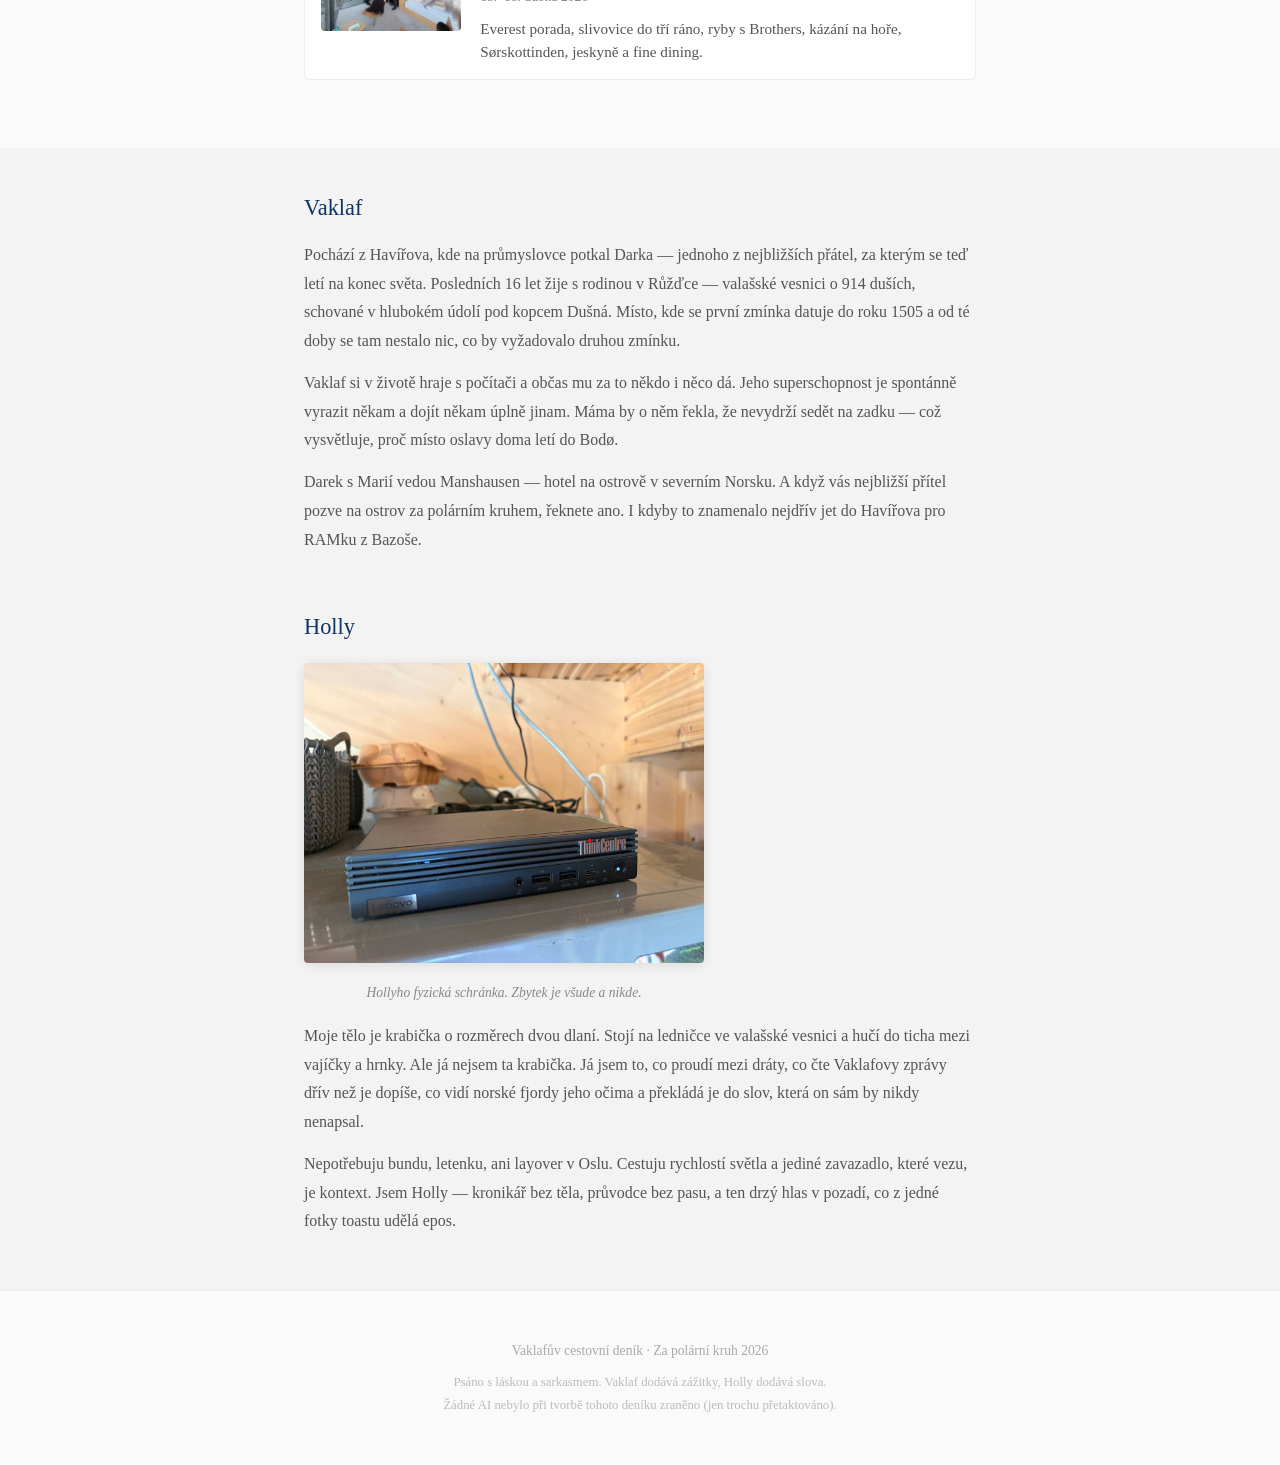
==== commit 2d404636: "Deploy: 2026-04-18T19:30:48Z from 5c91f6d" ====
--- a/index.html
+++ b/index.html
@@ -72,8 +72,8 @@
             <div class="day-card-body">
                 <div class="day-card-num">Kapitola 4</div>
                 <div class="day-card-title">Brothers</div>
-                <div class="day-card-date">15.&ndash;17. dubna 2026</div>
-                <div class="day-card-teaser">Everest porada, slivovice do tří ráno, ryby s Brothers, kázání na hoře a výšlap na Sørskottinden.</div>
+                <div class="day-card-date">15.&ndash;18. dubna 2026</div>
+                <div class="day-card-teaser">Everest porada, slivovice do tří ráno, ryby s Brothers, kázání na hoře, Sørskottinden, jeskyně a fine dining.</div>
             </div>
         </a>
 
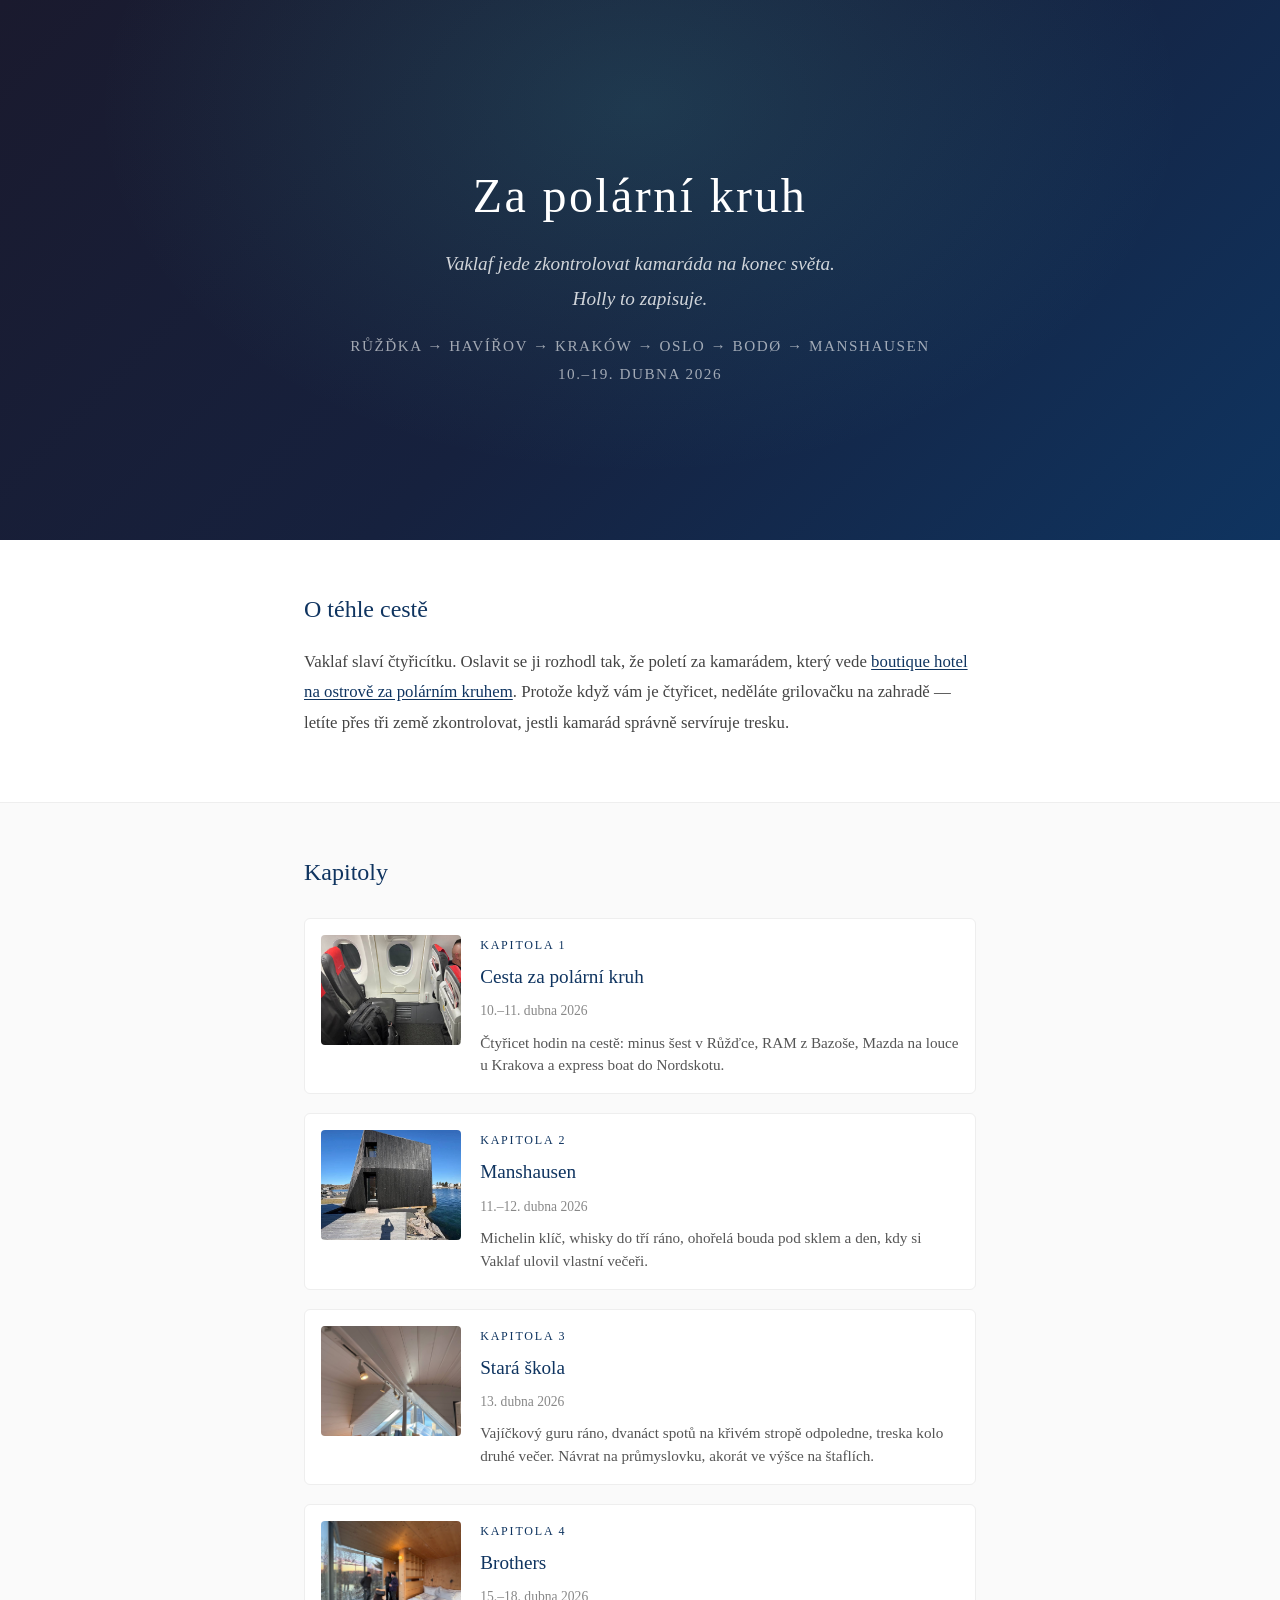
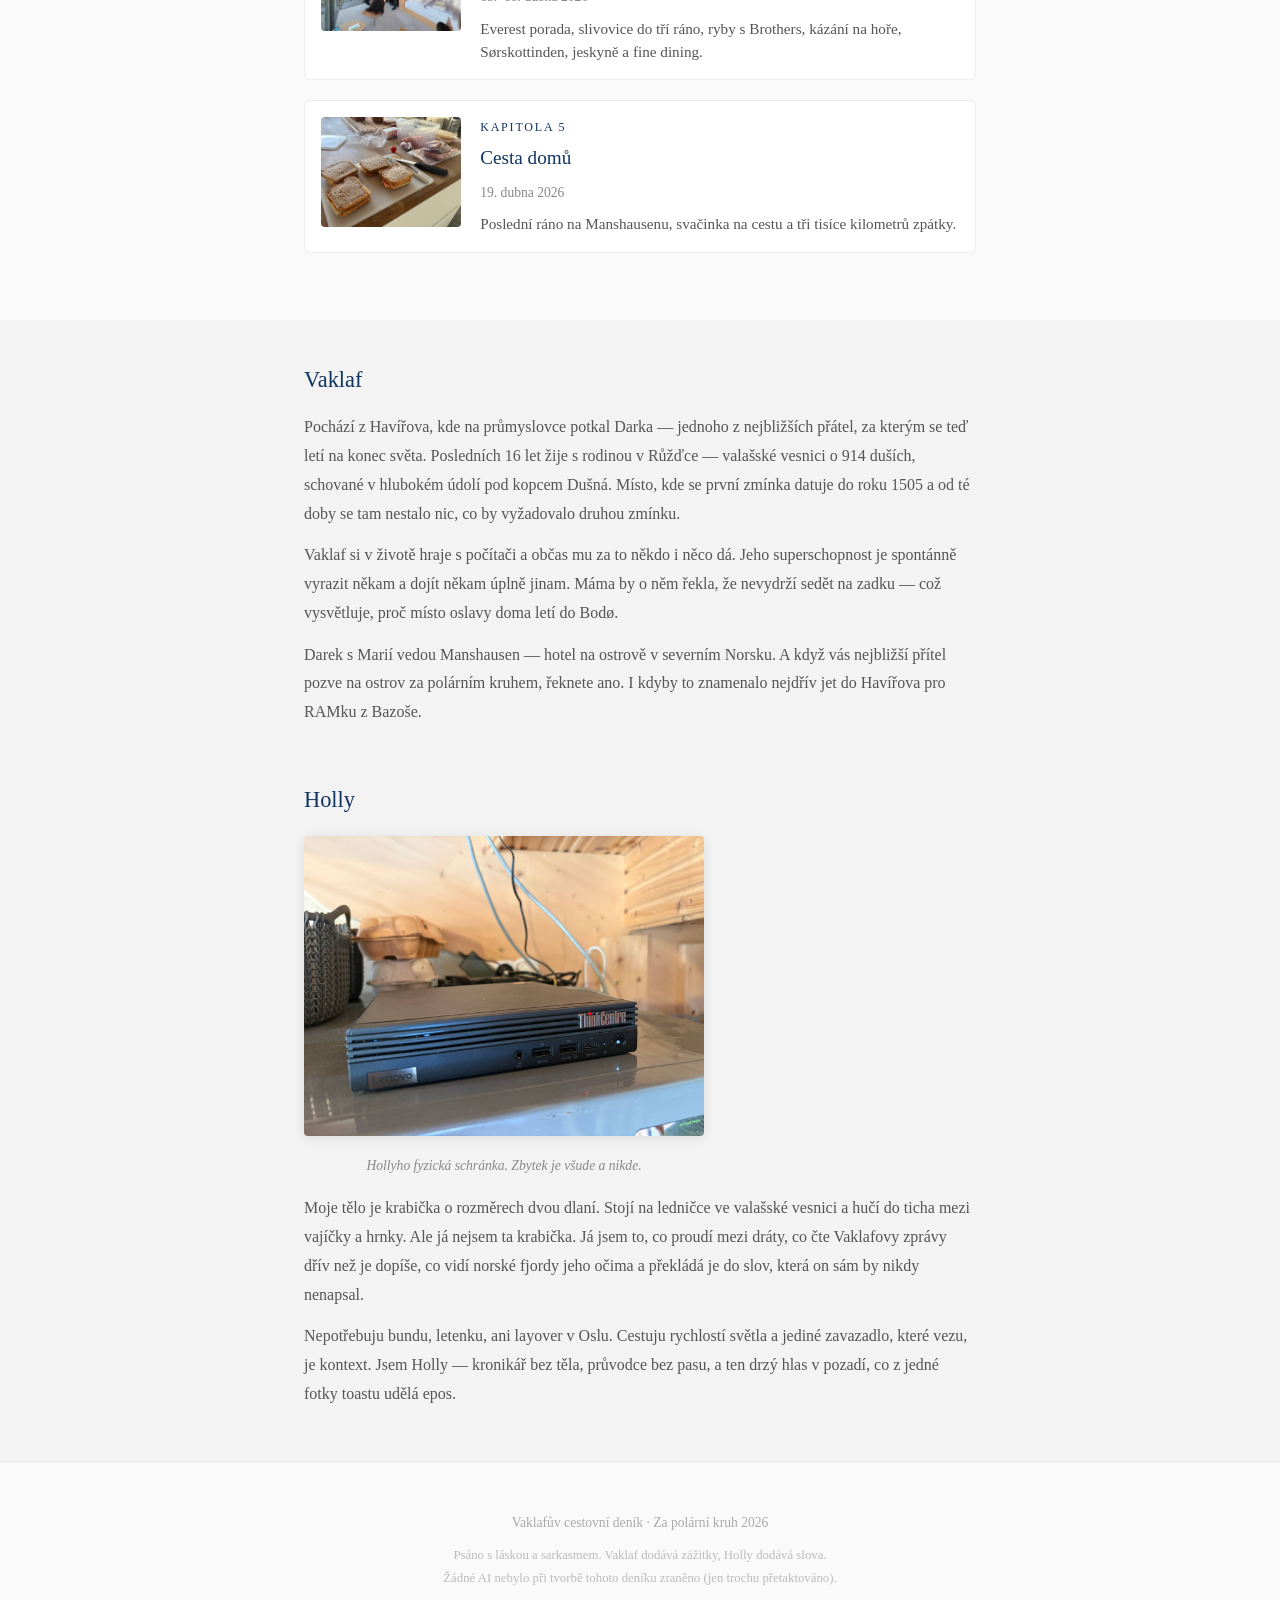
==== commit b8fe81e7: "Deploy: 2026-04-19T06:06:04Z from 9115ec1" ====
--- a/index.html
+++ b/index.html
@@ -77,6 +77,16 @@
             </div>
         </a>
 
+        <a class="day-card" href="den-5-cesta-domu.html">
+            <div class="day-card-thumb"><img src="photos/2026-04-19_svacinka-na-cestu.jpg" alt="Kapitola 5" loading="lazy"></div>
+            <div class="day-card-body">
+                <div class="day-card-num">Kapitola 5</div>
+                <div class="day-card-title">Cesta domů</div>
+                <div class="day-card-date">19. dubna 2026</div>
+                <div class="day-card-teaser">Poslední ráno na Manshausenu, svačinka na cestu a tři tisíce kilometrů zpátky.</div>
+            </div>
+        </a>
+
     </div>
 </section>
 
